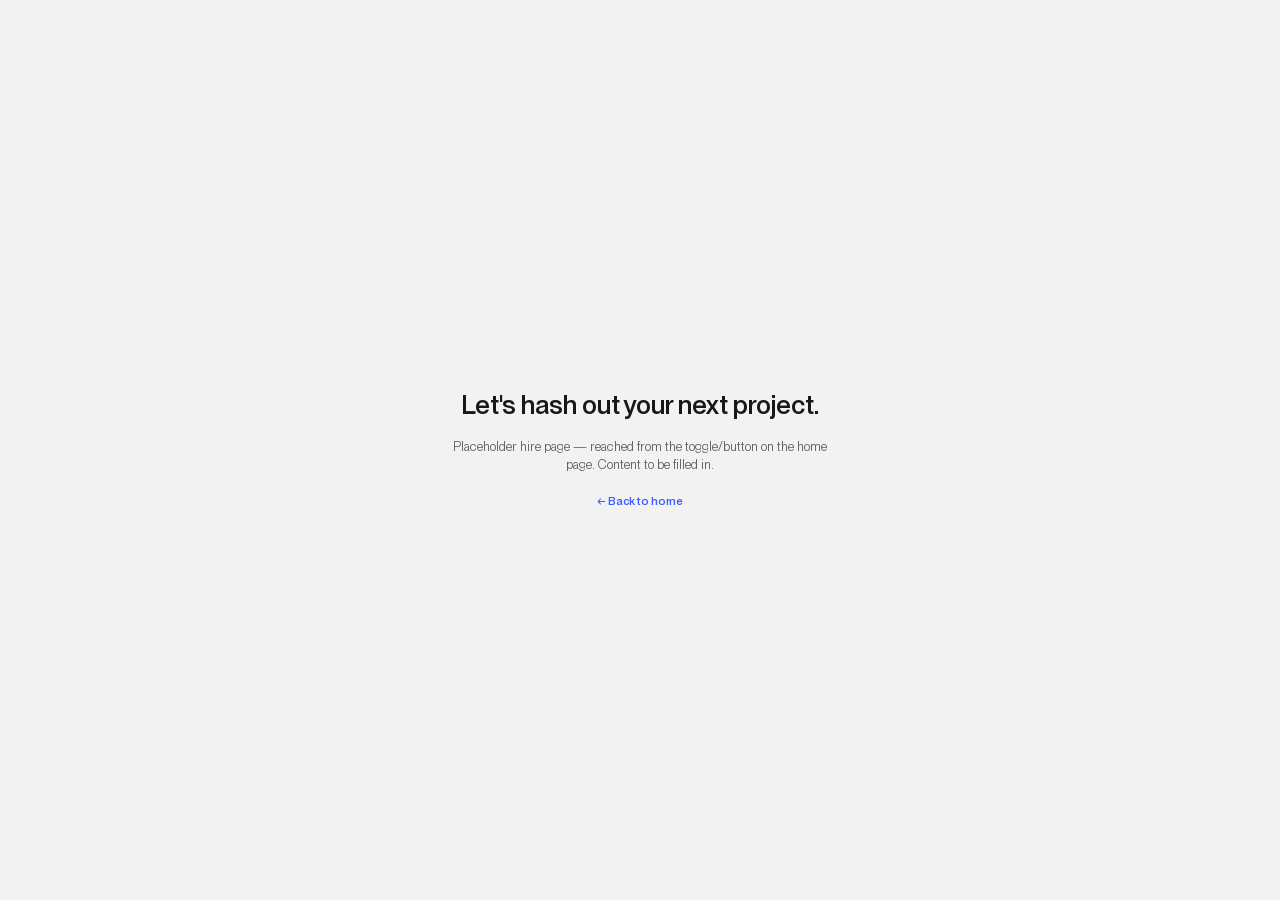
==== hire.html @ 8b7f3440 "Initial deploy of portfolio site" ====
<!doctype html>
<html lang="en">
<head>
	<meta charset="utf-8" />
	<meta name="viewport" content="width=device-width,initial-scale=1.0,viewport-fit=cover,maximum-scale=1" />
	<title>Hire us — Saket Raushan</title>
	<link rel="stylesheet" href="css/style.css" />
	<style>
		.hire-page{min-height:100svh;display:flex;flex-direction:column;align-items:center;justify-content:center;gap:2.4rem;padding:4rem 1.6rem;text-align:center}
		.hire-page h1{font-size:3.2rem;font-weight:600;line-height:1.15;color:rgba(0,0,0,.9);max-width:60rem}
		.hire-page p{font-size:1.6rem;line-height:1.4;color:rgba(0,0,0,.6);max-width:48rem}
		.hire-back{font-size:1.4rem;font-weight:600;color:#3a5bff}
	</style>
</head>
<body>
	<main class="hire-page">
		<h1>Let's hash out your next project.</h1>
		<p>Placeholder hire page — reached from the toggle/button on the home page. Content to be filled in.</p>
		<a class="hire-back" href="index.html">← Back to home</a>
	</main>
</body>
</html>
---- css/style.css ----
/* self-hosted — the reference's actual typeface (PP Neue Montreal), not
   a lookalike. Confirmed via computed font-family/@font-face on the
   live site and downloaded from its own font file. Variable weight
   100-900, matching the reference's own @font-face declaration. */
@font-face{
	font-family:'PPNeue';
	font-style:normal;
	font-weight:100 900;
	font-display:swap;
	src:url('../assets/fonts/ppneuemontreal-variable.woff2') format('woff2-variations');
}

/* ===== reset ===== */
*,*::before,*::after{box-sizing:border-box;margin:0;padding:0;border:0}
img,video{display:block;max-width:100%;height:auto}
a{color:inherit;text-decoration:none}
button{font:inherit;color:inherit;background:none;cursor:pointer;-webkit-appearance:none}
ul{list-style:none}

/* ===== fluid type system (same mechanism as reference: clamp root size to viewport) ===== */
:root{
	--viewport-desktop:1600;
	--factor-desktop:1vw;
	--viewport-mobile:800;
	--factor-mobile:2vw;
	--viewport:var(--viewport-mobile);
	--factor:var(--factor-mobile);
	--viewport-ratio:calc(1000 / var(--viewport) * var(--factor));
}
@media (min-width:800px){
	:root{--viewport:var(--viewport-desktop);--factor:var(--factor-desktop)}
}
html{font-size:56.25%} /* 9px */
@media (min-width:360px){html{font-size:var(--viewport-ratio)}}
@media (min-width:1600px){html{font-size:62.5%}} /* 10px */

@media (prefers-reduced-motion:reduce){
	*,*::before,*::after{animation-duration:.001ms!important;animation-iteration-count:1!important;transition-duration:.001ms!important;scroll-behavior:auto!important}
}

/* ===== tokens ===== */
:root{
	--ease: cubic-bezier(.19,1,.22,1);   /* signature easing used everywhere on the reference */
	--ease-soft: cubic-bezier(.215,.61,.355,1);
	--font-main: 'PPNeue', ui-sans-serif, system-ui, -apple-system, 'Segoe UI', sans-serif;

	--bg-dark: linear-gradient(#303436,#242728);
	--bg-light: #f2f2f2;

	--nav-width: 12rem;
}

/* the reference site's homepage is light throughout — no persistent dark hero */
body{
	--fg-default: rgba(0,0,0,.9);
	--fg-mute: rgba(0,0,0,.6);
	--fg-subtle: rgba(0,0,0,.25);
	--fg-faint: rgba(0,0,0,.05);
	--bg-current: var(--bg-light);
}

html,body{height:100%}
body{
	font-family:var(--font-main);
	/* 1.6rem, not 1.5 — confirmed against the reference's actual computed
	   body font-size (16px at this root scale, not 15px). Since every
	   other size on the page is expressed in rem relative to this base,
	   that one-notch error was cascading into every button/heading/label
	   being ~6% off throughout the whole site. */
	font-size:max(9px,1.6rem);
	line-height:1.5;
	color:var(--fg-default);
	background:var(--bg-current);
	-webkit-font-smoothing:antialiased;
	transition:background .6s var(--ease), color .3s linear;
	overflow-x:hidden;
}

/* ===== NAV ===== */
.nav{
	position:fixed;
	left:0;bottom:0;
	width:100%;
	z-index:50;
	display:flex;
	flex-direction:row;
	align-items:center;
	justify-content:space-between;
	padding:1.2rem 1.6rem;
	background:var(--bg-current);
	transition:background .6s var(--ease);
}
@media (min-width:800px){
	.nav{
		top:0;left:0;bottom:0;width:var(--nav-width);
		flex-direction:column;justify-content:space-between;
		padding:2.4rem 0;
		opacity:0;
		pointer-events:none;
		/* hard toggle, not a fade/slide-in — confirmed against the
		   reference's actual behavior */
	}
	/* hidden until the user actually scrolls — matches the reference,
	   which never shows the sidebar at scrollY=0 */
	body.has-scrolled .nav{
		opacity:1;
		pointer-events:auto;
	}
}

body[data-home="true"] .nav-items,
body[data-home="true"] .nav-foot{
	transition:opacity .2s var(--ease);
}

.nav-top{display:none}
@media (min-width:800px){
	.nav-top{display:flex;flex-direction:column;align-items:flex-start;gap:.2rem;padding:0 0 0 1.6rem}
}
.nav-top-name{font-size:1.2rem;font-weight:700;letter-spacing:.02em;color:var(--fg-default);white-space:nowrap}
.nav-top-tagline{font-size:1rem;font-style:italic;letter-spacing:.02em;color:var(--fg-mute);line-height:1.2}

.nav-items{display:flex;flex-direction:row;gap:.8rem}
@media (min-width:800px){
	.nav-items{flex-direction:column;align-items:center;gap:1.6rem}
}
/* icon box is a 44x44 square (matches reference), but the item itself
   is NOT forced into that same square — it auto-sizes taller to fit
   the label stacked below it (confirmed on the reference: 44 wide,
   57 tall for the whole icon+label item, not a fixed 44x44) */
.nav-item{
	display:flex;flex-direction:column;align-items:center;gap:.4rem;
	width:4.4rem;justify-content:center;
	color:var(--fg-default);
}
/* no hover background at all — confirmed on the reference: nothing
   changes (bg, icon fill, label opacity, all identical) when hovering
   these nav items, so the highlight this used to have was invented,
   not something to match */
.nav-icon{
	position:relative;
	width:4.4rem;height:4.4rem;display:flex;align-items:center;justify-content:center;
}
/* same scale+fade backdrop mechanism as .hire-btn-bg, white instead
   of the faint black used there — a deliberate addition, not
   something the reference itself has on these icons */
.nav-icon-bg{
	position:absolute;inset:0;
	border-radius:1.6rem;background:#fff;
	opacity:0;transform:scale(.8);
	transition:opacity .3s var(--ease),transform .3s var(--ease);
}
.nav-item:hover .nav-icon-bg{opacity:1;transform:scale(1)}
.nav-icon svg{position:relative;width:2.4rem;height:2.4rem} /* 24px, confirmed exactly against the reference's own svg */
/* 11px/600/line-height 1, letter-spacing .01em, NOT uppercase, full
   opacity — every value confirmed via computed styles on the
   reference's own nav labels (text-transform:uppercase and
   opacity:.85 were wrong guesses, reference shows "Home" etc in
   normal case at full opacity) */
.nav-label{
	font-size:1.1rem;font-weight:600;line-height:1;letter-spacing:.01em;
}
@media (max-width:799px){.nav-label{display:none}}

.nav-foot{display:flex;gap:1rem;font-size:1rem;font-weight:600;text-transform:uppercase;color:var(--fg-mute)}
@media (min-width:800px){
	.nav-foot{flex-direction:column;align-items:center;gap:.4rem}
}

/* ===== MAIN ===== */
/* full-bleed, no reserved gutter — the nav is an overlay on the
   reference, it never pushes content over, even once visible. The
   Projects panel is the one exception: when it's open it pushes
   .main over by its own width, matching the reference. */
.main{
	min-height:100%;
	width:100%;
	transition:margin-left .5s var(--ease);
}
@media (min-width:800px){
	/* explicit width:100% above matters here: .main would otherwise be
	   width:auto, and margin-left on an auto-width block SHRINKS the box
	   by 40rem instead of sliding it — anything inside centered with
	   margin:0 auto (the pitch-grid/formula text columns) then only
	   re-centers by HALF of that, drifting out of alignment with
	   #reelCard below, which gets the full shift via its own transform.
	   With width pinned to 100%, margin-left instead pushes the whole
	   box right by the full 40rem (overflowing off the right edge,
	   harmlessly clipped by body's overflow-x:hidden), so every child —
	   centered or not — shifts by the exact same amount. (transform
	   would do this more cleanly, but #reelCard is a *descendant* of
	   .main and position:fixed, so a transform on .main would turn it
	   into #reelCard's containing block and break its JS-driven
	   viewport-relative left/top entirely — margin-left avoids that.) */
	body.projects-panel-open .main{margin-left:24rem}
	/* .reel-fixed is position:fixed with its left/top/width/height
	   driven straight from JS every frame (see updateReelProgress), so
	   .main's margin-left has zero effect on it — it needs its own
	   transform to shift over in step with everything else, which
	   layers on top of those JS-set offsets without fighting them.
	   transform is added to its existing transition list (not
	   replacing it) so the reel's own growth animation keeps its fast
	   linear easing. */
	body.projects-panel-open .reel-fixed{transform:translateX(24rem)}
}

/* ===== WORK / MASONRY ===== */
/* .work-pin reserves exactly the scroll distance the reel's grow
   needs (progress 0->1, i.e. vh*1.05 of real scroll) plus one more vh
   so .work only starts actually scrolling away once growth is fully
   done — matches completionY in updateReelProgress: (1.05 + 1)vh.
   No fade-out buffer any more — the reel docks into the page instead
   of fading, see the docking comment in main.js. */
.work-pin{height:205vh;height:205svh}

.work{
	position:sticky;
	top:0;
	/* transparent on purpose, not var(--bg-light) — body sits directly
	   behind it at the exact same color, so this is visually identical
	   during the intro, but it removes any chance of .work's own box
	   ever painting an opaque block over .pitch-grid/.team/.hire-cta
	   if it still physically overlaps them after being released from
	   sticky (the actual root cause of the "solid color over the grid"
	   bug — z-index ordering alone doesn't help once two elements are
	   genuinely tied and opaque). */
	background:transparent;
	color:rgba(0,0,0,.9);
	border-radius:1.6rem 1.6rem 0 0;
	/* same padding top and bottom — the last item in each column (col1's
	   4th image, col4's scroll-hint) should sit flush against it,
	   mirroring the top exactly */
	padding:1.6rem 0;
	/* clips both axes: the side columns already push far past the left/
	   right edges by design, and now the scroll-hint also needs a clean
	   bottom edge to disappear behind once it's pushed down */
	overflow:hidden;
	/* #reelCard used to live inside .work and briefly got its z-index:5
	   bumped up to .work's own level to escape .work's sticky-induced
	   stacking context — but that dragged .work's opaque background
	   along too, hiding .pitch-grid's text instead of the video. Fixed
	   properly now by moving #reelCard out of .work in the markup, so
	   this can go back to a plain z-index:1 tie with the sections after
	   it (which is fine — by the time they're visible, .work's own
	   content here has already faded to nothing anyway). */
	z-index:1;
	/* sticky needs an explicit height (not min-height) to know how
	   much of .work-pin's extra scroll room it's allowed to occupy
	   while pinned — the per-column fit in main.js (fitColumnsToViewport)
	   is what actually guarantees every column's cards land flush
	   against this box's own top/bottom padding, so there's no
	   mismatch between this and the real content height. */
	height:100vh;
	height:100svh;
}
/* 7 explicit columns (confirmed from the live reference's DOM: a CSS
   Grid of fixed column tracks, each holding a manually-ordered vertical
   stack — not CSS multicol auto-balancing). Column width is uniform;
   only each card's own image aspect ratio drives its height.
   Measured directly on the reference at 1700px viewport: 255px columns,
   16px gaps -> 7 cols + 6 gaps = 1881px, ~90px wider than the viewport
   on each side -> genuinely edge-cropped by design, not padded. */
:root{--reel-progress:0}
.masonry{
	display:grid;
	grid-template-columns:repeat(3,1fr);
	gap:1rem;
	width:calc(100% + 14rem);
	margin-left:-7rem;
	justify-content:center;
	/* gap itself stays fixed at the base value always — the spreading
	   motion instead comes from a translateX on the side .gcol columns
	   (driven from JS, in sync with the reel's own growth) so the
	   padding next to the reel never changes, only columns further out
	   visibly drift apart. Opacity is NOT set here either: a parent's
	   opacity caps every descendant's rendered opacity regardless of
	   what the descendant's own opacity is set to, so that's applied
	   per-card instead, below. */
}
@media (min-width:800px){
	.masonry{gap:1.6rem;grid-template-columns:repeat(7,1fr)}
}

.gcol{display:flex;flex-direction:column;gap:inherit}

.card{
	border-radius:1.2rem;
	overflow:hidden;
	cursor:pointer;
	transition:filter .5s var(--ease), box-shadow .3s var(--ease);
}

/* every real card fades out as the reel grows (CDP-confirmed against
   the reference: grid opacity 1->0) — applied per-card rather than on
   .masonry itself, see the note on .masonry above. .reel-spacer is
   excluded: it's already invisible and just reserves layout space for
   the one real video (#reelCard, a sibling of .masonry, unaffected by
   any of this since it's not a descendant). */
.masonry .card:not(.reel-spacer){
	opacity:calc(1 - var(--reel-progress, 0));
	transition:opacity .1s linear;
}

.reel-spacer{visibility:hidden}
.reel-spacer .card-media{aspect-ratio:var(--ar, .75)}

.card-media{position:relative;width:100%;height:100%}
.card:hover .card-media .ph,
.card:hover .card-media video{transform:scale(1.035)}
.ph,.card-media video{transition:transform .6s var(--ease)}
.card-media video{
	display:block;width:100%;height:100%;
	object-fit:cover;
	aspect-ratio:var(--ar, 3/4);
}

.ph{
	display:block;width:100%;height:100%;
	object-fit:cover;
	aspect-ratio:var(--ar, 3/4);
}

/* hover-cycle card (mirrors the reference's card that cross-fades through extra frames) */
[data-cycle] .card-media{aspect-ratio:var(--ar, 3/4);position:relative}
[data-cycle] .frame{
	position:absolute;inset:0;opacity:0;width:100%;height:100%;object-fit:cover;
	transition:opacity .6s var(--ease);
}
[data-cycle] .frame.is-active{opacity:1}

/* reel: ONE real video. left/top/width/height are driven live from JS
   (updateReelProgress, FLIP-style) starting from the exact rect of
   .reel-spacer (so at rest it sits precisely inside the grid, looking
   like a normal column-4 card) and growing/moving to a large centered
   overlay as the user scrolls — in sync with the grid's own
   column-gap growth. Visible throughout (no crossfade-in): it only
   fades on the way OUT, once fully grown, right before the pitch
   section would otherwise show through underneath it. */
.reel-fixed{
	position:fixed;
	z-index:5;
	/* interactive (hover shadow, cursor) at every stage, not just once
	   fully grown — opening the fullscreen video on click is still
	   separately guarded by .is-ready in main.js, so this is safe */
	pointer-events:auto;
	cursor:pointer;
	opacity:1;
	transition:width .1s linear, height .1s linear, left .1s linear, top .1s linear, transform .5s var(--ease);
}
.reel-fixed .card-media{
	width:100%;height:100%;
	border-radius:1.2rem;overflow:hidden;background:#000;
	box-shadow:0 0 0 rgba(0,0,0,0); /* none by default */
	transition:box-shadow .3s var(--ease);
}
/* plain :hover, not gated on .is-ready — applies whenever hovered,
   at rest, mid-growth, or docked */
.reel-fixed:hover .card-media{
	box-shadow:0 2rem 6rem rgba(0,0,0,.25);
}
.reel-fixed .card-media video{width:100%;height:100%;object-fit:cover}

/* hidden (hard toggle, not a fade) until the crossfade finishes.
   pointer-events:none here (the heading is plain text, not clickable —
   .reel-fixed's own click-to-open handler would otherwise fire when
   clicking the text too) with the button opted back in below, since
   it needs its own click. */
.reel-expanded-content{
	position:absolute;bottom:100%;left:0;right:0;
	text-align:center;margin-bottom:1.6rem;
	opacity:0;
	pointer-events:none;
}
.reel-fixed.is-ready .reel-expanded-content{opacity:1}
/* 32px / weight 600 / line-height 1.15 — confirmed via computed styles
   on the reference's own matching heading ("Deux Huit Huit. A
   super-digital design studio. Ready when you are."), was 26px/500/1.3 */
/* no independent max-width — .reel-expanded-content (its parent)
   already spans left:0/right:0 of .reel-fixed, which is sized by JS
   to the exact same width as the grown video card below it, so this
   just uses 100% of that instead of a separate, narrower cap */
.reel-expanded-content h2{
	font-size:3.2rem;font-weight:600;line-height:1.15;
	width:100%;margin:0 0 2rem;
	color:rgba(0,0,0,.9);
}

/* skip-intro hint — colors confirmed against the live reference
   (rgba(0,122,255,.2) background, rgba(0,0,0,.9) icon). It stays at
   full opacity the whole time on the reference — it doesn't fade, it
   just gets pushed down (translateY, driven from JS) until it's
   clipped out of view by .work's own box (overflow:hidden). */
.scroll-hint{
	display:flex;align-items:center;justify-content:center;
	width:100%;height:5.2rem;border-radius:999px; /* 52px, confirmed — was 48px */
	background:rgba(0,122,255,.2);color:rgba(0,0,0,.9);
	flex-shrink:0;
	transition:transform .1s linear;
}
.scroll-hint svg{animation:hint-bounce .7s infinite alternate var(--ease)}
@keyframes hint-bounce{from{transform:translateY(-.2rem)}to{transform:translateY(.2rem)}}

/* empty — width/height/margin-top set from JS (updateReelProgress) to
   match the reel's grown target box exactly, pulled up by a negative
   margin-top so its page position lines up with wherever the docked
   #reelCard freezes to (see the docking comment in main.js). The
   reel itself (position:fixed, z-index:5) renders on top of this the
   whole time — this div never shows anything, it only reserves the
   matching document space so everything after it lands in the right
   place, with nothing overlapping. */
.reel-landing{width:min(72vw,900px);margin:0 auto}

/* two-column pitch copy, directly below the docked video card.
   max-width 48rem (480px) and gap 2.4rem (24px) confirmed via computed
   styles directly on the reference's own "Allies to local..." grid —
   same values the formula section already uses below, not the much
   wider 90rem/4rem this used to have. */
/* width:min(48rem, 100% - 3.2rem), not max-width+horizontal padding —
   border-box padding was shrinking the actual content to 44.8rem
   (448px), short of the reference's true 480px (its own grid has zero
   padding of its own). This hits exactly 48rem once the viewport is
   wide enough, same as reference, while still keeping a safe margin
   on narrow screens instead of running edge to edge. */
.pitch-grid{
	background:var(--bg-light);
	display:grid;gap:2.4rem;
	width:min(48rem, 100% - 3.2rem);margin:0 auto;
	padding:4rem 0;
	position:relative;z-index:1;
}
@media (min-width:800px){.pitch-grid{grid-template-columns:1fr 1fr}}
/* works as a plain <p> (single paragraph) or a <div> wrapping several —
   font-size/line-height/color are inherited by nested <p> either way,
   and the flex+gap only matters when there's more than one */
/* weight 500, line-height 1.15, color .6 — confirmed via computed
   styles on the reference (same values the formula section below
   uses, not the heavier/looser defaults this used to have) */
.pitch-col{
	font-size:1.6rem;font-weight:500;line-height:1.15;color:rgba(0,0,0,.6);
	display:flex;flex-direction:column;gap:1.6rem;
}

/* ===== TEAM RING + HIRE TOGGLE ===== */
.team{padding:6rem 1.6rem 2rem;text-align:center;background:var(--bg-light);position:relative;z-index:1}
.team-heading{
	font-size:3.2rem;font-weight:600;line-height:1.15;
	color:rgba(0,0,0,.9);
	white-space:pre-line;
}
.team-ring{
	position:relative;
	width:min(56rem,92vw);
	aspect-ratio:1/1;
	margin:4rem auto 0;
	display:grid;
}
.team-ring>*{grid-area:1/1}
.team-glow{
	width:70%;height:44%;
	margin:auto;
	filter:blur(4rem);
	transform:rotate(-45deg);
	opacity:.85;
}
.team-ring-img{width:100%;height:100%;object-fit:contain}
.team-center{
	z-index:2;
	display:flex;flex-direction:column;align-items:center;gap:1.6rem;
	width:62%;max-width:30rem;margin:auto;
}
.team-label{
	font-size:1.6rem;font-weight:600;line-height:1.15;
	color:rgba(0,0,0,.6);
	max-width:20rem;
}
.team-toggle{
	position:relative;
	display:block;width:100%;height:5.2rem;
	border-radius:999px;overflow:hidden;
	background:url(../assets/images/team-glow.png) center/cover;
	transition:width .6s var(--ease), transform .3s var(--ease);
}
.team-toggle:hover{width:75%;transform:scale(1.1)}
.team-toggle-knob{
	position:absolute;top:.4rem;left:.4rem;
	height:calc(100% - .8rem);aspect-ratio:1;
	border-radius:50%;background:#fff;
	box-shadow:0 .2rem .6rem rgba(0,0,0,.15);
	transition:box-shadow .3s var(--ease);
}
.team-toggle:hover .team-toggle-knob{box-shadow:0 .4rem 1.2rem rgba(0,0,0,.25)}

.hire-cta{display:flex;justify-content:center;padding:2rem 1.6rem;background:var(--bg-light);position:relative;z-index:1}
/* real "Hire us" button — every value here confirmed via computed
   styles directly on the reference, not guessed: .hire-btn is 28px
   tall, 8px radius, #007AFF bg, white 16px/500 text. .hire-btn-bg is
   a SEPARATE layer sitting behind it (within the .8rem padded hit
   area), invisible at rest (opacity 0, scaled to 80%) that scales up
   to 100% and fades in only on hover — a subtle halo effect, not a
   color change on the button itself. */
.hire-btn-wrap{
	position:relative;display:inline-flex;
	padding:.8rem;
	pointer-events:auto; /* needed when nested in .reel-expanded-content, which is pointer-events:none */
	cursor:pointer;
}
.hire-btn-bg{
	position:absolute;inset:0;
	border-radius:1.6rem;background:rgba(0,0,0,.05);
	opacity:0;transform:scale(.8);
	transition:opacity .3s var(--ease),transform .3s var(--ease);
}
.hire-btn-wrap:hover .hire-btn-bg{opacity:1;transform:scale(1)}
.hire-btn{
	position:relative;
	display:flex;align-items:center;justify-content:center;gap:.2rem;
	height:2.8rem;padding:0 1rem;border-radius:.8rem;
	background:#007AFF;color:#fff;
	font-size:1.6rem;font-weight:500;line-height:1;
	white-space:nowrap;
}
.hire-btn svg{width:2rem;height:2rem;flex-shrink:0}

/* ===== "simple and effective formula" ===== */
/* left-aligned on the reference, not centered — confirmed via computed
   styles (text-align:start throughout this whole block) */
/* same width:min() fix as .pitch-grid above — was shrinking to 448px
   via border-box padding instead of the reference's true 480px */
.formula{
	width:min(48rem, 100% - 3.2rem);margin:0 auto;
	padding:6rem 0;text-align:left;
	background:var(--bg-light);position:relative;z-index:1;
}
.formula-label{font-size:1.6rem;font-weight:600;line-height:1.15;color:rgba(0,0,0,.9)}
.formula-heading{
	font-size:3.2rem;font-weight:600;line-height:1.15;
	color:rgba(0,0,0,.9);
	white-space:pre-line;
	padding-top:.8rem;
}
.formula-grid{
	display:grid;gap:2.4rem;
	padding-top:1.2rem;
}
@media (min-width:600px){.formula-grid{grid-template-columns:1fr 1fr}}
/* tighter and smaller than .pitch-col elsewhere (1.15 line-height vs
   1.4, weight 500 vs 400, .6 opacity vs .75) — confirmed via computed
   styles, this section reads noticeably denser than the others */
.formula-col{
	display:flex;flex-direction:column;gap:1.2rem;
	font-size:1.6rem;font-weight:500;line-height:1.15;
	color:rgba(0,0,0,.6);
}

/* ===== "Check out our latest projects" ===== */
/* every value here (484px header, 48px height, #007AFF, 724px grid,
   4x181px columns, 16px/8px radii, 36px logo, 12px text) confirmed via
   computed-style inspection directly on the reference */
.projects{padding:4rem 1.6rem;background:var(--bg-light);position:relative;z-index:1}
.projects-header{
	max-width:48.4rem;height:4.8rem;margin:0 auto;
	display:flex;align-items:center;justify-content:space-between;
	border-top:1px solid var(--fg-faint);
}
.projects-header h2{font-size:1.6rem;font-weight:600;color:rgba(0,0,0,.9)}
.projects-all{
	display:flex;align-items:center;gap:.4rem;
	font-size:1.6rem;font-weight:600;color:#007AFF;
}
.projects-all svg{width:1.6rem;height:1.6rem}
.projects-grid{
	max-width:72.4rem;margin:2.4rem auto 0;
	display:grid;grid-template-columns:repeat(3,1fr);gap:.8rem;
}
@media (min-width:800px){.projects-grid{grid-template-columns:repeat(4,1fr);gap:0}}
.project-card{display:block;position:relative}
.project-img{position:relative;aspect-ratio:1/1}
@media (min-width:800px){.project-img{margin:0 .8rem}}
.project-img img{width:100%;height:100%;object-fit:cover;border-radius:1.6rem;position:relative}
.project-meta{display:flex;align-items:center;gap:.8rem;padding-top:1.2rem}
@media (min-width:800px){.project-meta{padding:1.2rem .8rem 0}}
.project-logo{width:3.6rem;height:3.6rem;border-radius:.8rem;object-fit:cover;flex-shrink:0}
.project-text{overflow:hidden}
.project-title,.project-cat{font-size:1.2rem;font-weight:500;line-height:1.15;white-space:nowrap;overflow:hidden;text-overflow:ellipsis}
.project-cat{color:rgba(0,0,0,.6)}

/* ===== service cards ===== */
/* 225x281 card, bg rgb(255,248,81), h4 26px/600, category label
   16px/600 below the card (not inside it) — all confirmed via
   computed-style inspection on the reference's own cards. Reference
   scrolls these horizontally rather than wrapping to a grid. */
.services{padding:4rem 0;background:var(--bg-light);position:relative;z-index:1}
.services-divider{max-width:48.4rem;height:4.8rem;margin:0 auto;border-top:1px solid rgba(0,0,0,.05)}
/* true 3x3 grid on the reference, confirmed by measuring all 9 card
   positions directly (3 distinct x values x 3 distinct y values) —
   not a horizontal scroll row, which is what this used to be */
.services-row{
	display:grid;grid-template-columns:repeat(3,22.5rem);gap:1.6rem;
	width:fit-content;margin:0 auto;
	padding:0 1.6rem;
}
@media (max-width:800px){
	.services-row{grid-template-columns:1fr;width:100%}
}
.service-card{width:100%;position:relative}
/* 4:5 aspect-ratio (not a guess — 225.3x281.7 measured directly,
   which is exactly 4:5). Title pinned to the top, category+arrow
   pinned to the bottom via justify-space-between on the inner
   wrapper — both confirmed from the reference's actual card markup,
   not the single bottom-aligned caption this used to be. */
.service-img{
	position:relative;
	width:100%;aspect-ratio:4/5;
	border-radius:.8rem;overflow:hidden;
	background-color:rgb(255,248,81);
	background-size:cover;background-position:center;
}
.service-card-inner{
	position:absolute;inset:0;
	display:flex;flex-direction:column;justify-content:space-between;gap:.8rem;
	padding:1.6rem 1.2rem;
}
.service-card-inner h4{
	font-size:1.8rem;font-weight:600;line-height:1.15;
	color:rgb(13,13,13);
}
@media (min-width:800px){.service-card-inner h4{font-size:2.6rem}}
.service-card-foot{display:flex;align-items:flex-end;justify-content:space-between;gap:.8rem}
.service-card-foot h3{font-size:1.4rem;font-weight:600;line-height:1.15;color:rgb(13,13,13)}
@media (min-width:800px){.service-card-foot h3{font-size:1.6rem}}
.service-card-foot svg{width:1.6rem;height:1.6rem;flex-shrink:0;color:rgb(13,13,13)}

/* ===== "What's it like working with us?" video ===== */
/* 484px wide, 9:16, 12px radius, object-fit:cover — confirmed via
   computed styles on the reference's own video (484x860.4, exactly 9:16) */
.working-video-section{
	width:min(48.4rem, 100% - 3.2rem);margin:3.2rem auto 0;
	background:var(--bg-light);position:relative;z-index:1;
}
/* scale(1.02) + soft layered shadow on hover — confirmed directly on
   the reference's own video (was missing entirely) */
.working-video{
	width:100%;aspect-ratio:9/16;
	border-radius:1.2rem;object-fit:cover;
	transition:transform .3s cubic-bezier(.4,0,.2,1), box-shadow .3s cubic-bezier(.4,0,.2,1);
}
.working-video:hover{
	transform:scale(1.02);
	box-shadow:0 1px 2px rgba(0,0,0,.06), 0 3.6px 3.6px rgba(0,0,0,.02), 0 6.4px 6.4px rgba(0,0,0,.04), 0 11px 11px rgba(0,0,0,.07), 0 20px 20px rgba(0,0,0,.13), 0 40px 40px rgba(0,0,0,.25);
}

/* ===== "Deux Huit Huit in a nutshell" footer ===== */
/* same 480px prose width as every other section; row divider is
   rgba(0,0,0,.25) (not the faint .05 used elsewhere) with the first
   row skipping its border — both confirmed via computed styles */
.nutshell{
	width:min(48rem, 100% - 3.2rem);margin:6.4rem auto 4rem;
	background:var(--bg-light);position:relative;z-index:1;
}
.nutshell-rows{padding-top:2rem}
.nutshell-row{
	display:grid;grid-template-columns:1fr 1fr;gap:2.4rem;
	align-items:start;padding:1.2rem 0;
	border-top:1px solid rgba(0,0,0,.25);
	line-height:1.15;
}
.nutshell-row:first-child{border-top:0}
.nutshell-row h3{
	display:flex;align-items:center;gap:.4rem;
	font-size:1.6rem;font-weight:500;color:rgba(0,0,0,.6);
}
.nutshell-row h3 svg{width:1.2rem;height:1.3rem;flex-shrink:0;opacity:.3}
.nutshell-row>div,.nutshell-row>ul{font-size:1.6rem;font-weight:600;color:rgba(0,0,0,.9)}

/* "Online presence" (real links + arrow icon) and "Leadership"
   (avatar + name/title) sub-lists — confirmed on the reference: each
   item gets its own 12px vertical padding and divider, nested inside
   the outer nutshell-row, not plain <br>-separated text */
.nutshell-list li{border-top:1px solid rgba(0,0,0,.25)}
.nutshell-list li:first-child{border-top:0}
.nutshell-list a{
	display:flex;align-items:center;justify-content:space-between;
	padding:1.2rem 0;line-height:1.15;
	transition:color .2s var(--ease);
}
.nutshell-list a:hover{color:rgba(0,0,0,.6)}
.nutshell-list a svg{width:1.6rem;height:1.7rem;flex-shrink:0;opacity:.3}
.nutshell-person{display:flex;align-items:center;gap:.8rem;padding:.8rem 0;font-size:1.2rem;font-weight:500;color:rgba(0,0,0,.6)}
.nutshell-person img{width:2.8rem;height:2.8rem;border-radius:999px;object-fit:cover;flex-shrink:0}

/* ===== reel video modal ===== */
/* every value here confirmed by clicking the real button on the
   reference and inspecting the dialog: blurred-video backdrop, 80vh
   video with native controls + 8px radius, 52px close circle at
   15% white opacity that scales 110% on hover, top-right 24px inset */
.reel-dialog{position:fixed;inset:0;z-index:100;display:grid}
.reel-dialog[hidden]{display:none}
.reel-dialog-overlay{position:relative;grid-area:1/1;width:100%;height:100%;background:#000;overflow:hidden}
.reel-dialog-bg{width:100%;height:100%;object-fit:cover;filter:blur(10rem);transform:scale(1.2)}
.reel-dialog-inner{position:relative;grid-area:1/1;display:grid;place-items:center;padding:2.4rem}
.reel-dialog-close{
	position:absolute;top:2.4rem;right:2.4rem;
	width:5.2rem;height:5.2rem;border-radius:999px;
	display:flex;align-items:center;justify-content:center;
	color:#fff;
}
.reel-dialog-close-bg{position:absolute;inset:0;border-radius:999px;background:rgba(255,255,255,.15);transition:transform .2s var(--ease)}
.reel-dialog-close:hover .reel-dialog-close-bg{transform:scale(1.1)}
.reel-dialog-close svg{position:relative;width:2rem;height:2rem}
.reel-dialog-video{height:80vh;width:auto;max-width:100%;border-radius:.8rem}

/* same scale+fade grey backdrop as .hire-btn-bg / .nav-icon-bg,
   applied to the project cards and service cards via ::before so no
   extra markup is needed — a deliberate addition, not something the
   reference itself has on these specific cards. For project cards
   the glow hugs only the image (not the logo/title row below it),
   with equal inset on all four sides. */
.project-img::before,.service-card::before,.projects-panel-card-img::before{
	content:'';
	position:absolute;inset:-.8rem;
	border-radius:1.6rem;background:#E6E6E6;
	opacity:0;transform:scale(.8);
	transition:opacity .3s var(--ease),transform .3s var(--ease);
	z-index:-1;pointer-events:none;
}
.project-img:hover::before,.service-card:hover::before,.projects-panel-card-img:hover::before{opacity:1;transform:scale(1)}


/* ===== PROJECTS PANEL ===== */
/* slide-out panel docked next to the icon sidebar, confirmed against
   the reference by clicking its real "Projects" nav button: a 400px
   translucent white card (fixed, 8px inset top/bottom, 16px radius)
   sitting at left:nav-width, with a sticky tabs pill row and a 2-col
   project grid, and .main pushed over by the panel's own width
   rather than being overlaid/dimmed */
.projects-panel{
	position:fixed;top:0;bottom:0;left:var(--nav-width);
	width:40rem;max-width:calc(100vw - var(--nav-width));
	z-index:40;
	opacity:0;pointer-events:none;
	/* no transform here (dropped the translateX slide-in) — a
	   transform transition on this element, which contains a
	   backdrop-filter child (.projects-panel-bg) and cards with their
	   own z-index:-1 hover pseudo-elements several levels down, is a
	   known troublesome combination for Chrome's/WebKit's compositor:
	   the descendant hover transitions can get stuck un-painted until
	   some other layout-triggering mutation forces a fresh paint pass
	   — which only a tab switch happened to do, hence hover glow never
	   showing on the default tab until the user switched tabs once.
	   Opacity-only avoids the transform side of that combination. */
	transition:opacity .4s var(--ease);
}
.projects-panel.is-open{opacity:1;pointer-events:auto}
/* below the desktop breakpoint the icon nav is a bottom bar, not a
   left column, so the panel takes the full screen and slides up
   instead of sliding in from the left — same mechanism, different axis */
@media (max-width:799px){
	.projects-panel{
		left:0;top:0;bottom:0;width:100%;max-width:100%;
		transform:translateY(2.4rem);
	}
	.projects-panel.is-open{transform:translateY(0)}
	.projects-panel-bg{inset:0;border-radius:0}
	.projects-panel-close{display:flex}
}

.projects-panel-bg{
	position:absolute;inset:.8rem;
	border-radius:1.6rem;
	/* .97, not .85 — at .85 the blurred, shifting content behind the
	   panel (whatever .main scrolled to) bleeds through as a noisy,
	   unpredictable tint, which is what was swallowing the project
	   cards' #E6E6E6 hover glow (identical CSS to the homepage, but
	   unreadable against that noise). Near-opaque gives the glow a
	   flat, predictable surface to sit on instead. */
	background:rgba(255,255,255,.97);
	backdrop-filter:blur(2rem);
	-webkit-backdrop-filter:blur(2rem);
}
/* inset:.8rem + border-radius matches .projects-panel-bg exactly (the
   visible rounded white card) — without this, scrolling spills content
   past the card's actual rounded edges, since this is the real
   scrollable box and .projects-panel-bg is purely decorative/behind it */
.projects-panel-inner{
	position:absolute;inset:.8rem;
	border-radius:1.6rem;
	padding:2rem 2rem 0;
	overflow-y:auto;
	overflow-x:hidden;
	scrollbar-width:none;
}
.projects-panel-inner::-webkit-scrollbar{display:none}

/* "Projects"/"All" and the Branding/Design/Development tabs stick
   together as one unit — previously only .projects-panel-tabs had its
   own position:sticky, so on scroll the head (not sticky) scrolled
   away while the tabs snapped to the top alone, leaving the tabs
   sitting above where the head used to be instead of staying docked
   beneath it. A shared background is needed here too, since the cards
   scrolling underneath would otherwise show through this transparent
   sticky area once it's pinned to the top. */
.projects-panel-sticky{
	position:sticky;top:0;z-index:2;
	background:rgba(255,255,255,.97);
	padding-top:2rem;margin-top:-2rem;
}
.projects-panel-head{
	display:grid;grid-template-columns:1fr auto 1fr;align-items:center;
	gap:.8rem;
	padding-bottom:1.2rem;
}
/* explicit grid-column on every child, not just source order — the
   close button is display:none on desktop, and a display:none item
   drops out of grid auto-placement entirely, which was shifting h2
   and .projects-panel-all into columns 1/2 instead of 2/3 (collapsing
   the "All" link right up against "Projects" instead of the far
   right) whenever the close button wasn't there to occupy column 1.
   Outer tracks are both 1fr (not auto) so they stay equal width
   regardless of the close button's/"All" link's own content width —
   that's what actually centers "Projects" between the panel's two
   true edges, rather than just centering within whatever's left over
   after an "All"-width-sized gap on one side only. */
.projects-panel-close{grid-column:1;justify-self:start}
.projects-panel-head h2{grid-column:2;text-align:center}
.projects-panel-all{grid-column:3;justify-self:end}
.projects-panel-close{
	display:none;align-items:center;justify-content:center;
	width:3.2rem;height:3.2rem;border-radius:999px;
	background:var(--fg-faint);color:var(--fg-default);
}
.projects-panel-close svg{width:1.6rem;height:1.6rem}
.projects-panel-head h2{font-size:1.6rem;font-weight:500;color:var(--fg-default)}
.projects-panel-all{
	display:flex;align-items:center;gap:.8rem;
	font-size:1.4rem;font-weight:500;color:var(--fg-default);
}
.projects-panel-all svg{width:1.6rem;height:1.6rem}

.projects-panel-tabs{
	display:flex;gap:0;
	background:var(--fg-faint);
	border-radius:.9rem;padding:.2rem;
	margin-bottom:1.6rem;
}
.projects-panel-tab{
	flex:1;height:2.4rem;border-radius:.7rem;
	font-size:1.2rem;font-weight:500;letter-spacing:.02em;
	color:var(--fg-default);
	transition:background .2s var(--ease);
}
.projects-panel-tab.is-active{background:rgba(255,255,255,.95)}

.projects-panel-grid{
	display:grid;grid-template-columns:1fr 1fr;
	gap:1.6rem 0;
	padding-bottom:2rem;
	/* no permanent transition here on purpose — main.js applies one only
	   for the duration of a tab switch (switchProjectsTab), so there's
	   zero chance of it competing with anything during the panel's own
	   opening animation */
}
/* min-width:0 overrides the grid item's default min-width:auto — without
   it, a 1fr track grows to fit its content's intrinsic min-content size
   (here, the <img>'s own natural width) instead of the fair 180px share,
   which is exactly what started happening once real downloaded photos
   (wider than the old placeholder images) replaced the original 4 cards,
   blowing both columns out to ~233px and overflowing the panel */
.projects-panel-card{display:block;min-width:0}
.projects-panel-card[hidden]{display:none}
.projects-panel-card-img{position:relative;aspect-ratio:1/1;padding:.8rem}
.projects-panel-card-img img{width:100%;height:100%;object-fit:cover;border-radius:1.6rem;position:relative}
/* hover glow color/radius/timing are shared with .project-img's rule
   above, but inset is overridden to 0 here specifically: unlike
   .project-img (no padding, image fills the wrapper edge-to-edge),
   .projects-panel-card-img has its own padding:.8rem (needed for the
   2-column grid's gutter, since the grid's own column-gap is 0 and
   relies on this per-card padding instead). That padding already
   insets the image 8px from the wrapper. Keeping the glow's -.8rem on
   top of that was DOUBLING the visible gap (8px padding + 8px glow
   inset = 16px) versus the homepage's single 8px — inset:0 puts the
   glow flush with the wrapper's own edge, so the total gap matches
   the homepage's 8px exactly. */
.projects-panel-card-img::before{inset:0}
.projects-panel-card-meta{display:flex;align-items:center;gap:.8rem;padding:.8rem .8rem 0}
.projects-panel-card-meta img{width:3.2rem;height:3.2rem;border-radius:.8rem;object-fit:cover;flex-shrink:0}
.projects-panel-card-text{overflow:hidden;font-size:1.2rem;line-height:1.15}
.projects-panel-card-title{white-space:nowrap;overflow:hidden;text-overflow:ellipsis}
.projects-panel-card-cat{color:var(--fg-mute);white-space:nowrap;overflow:hidden;text-overflow:ellipsis}
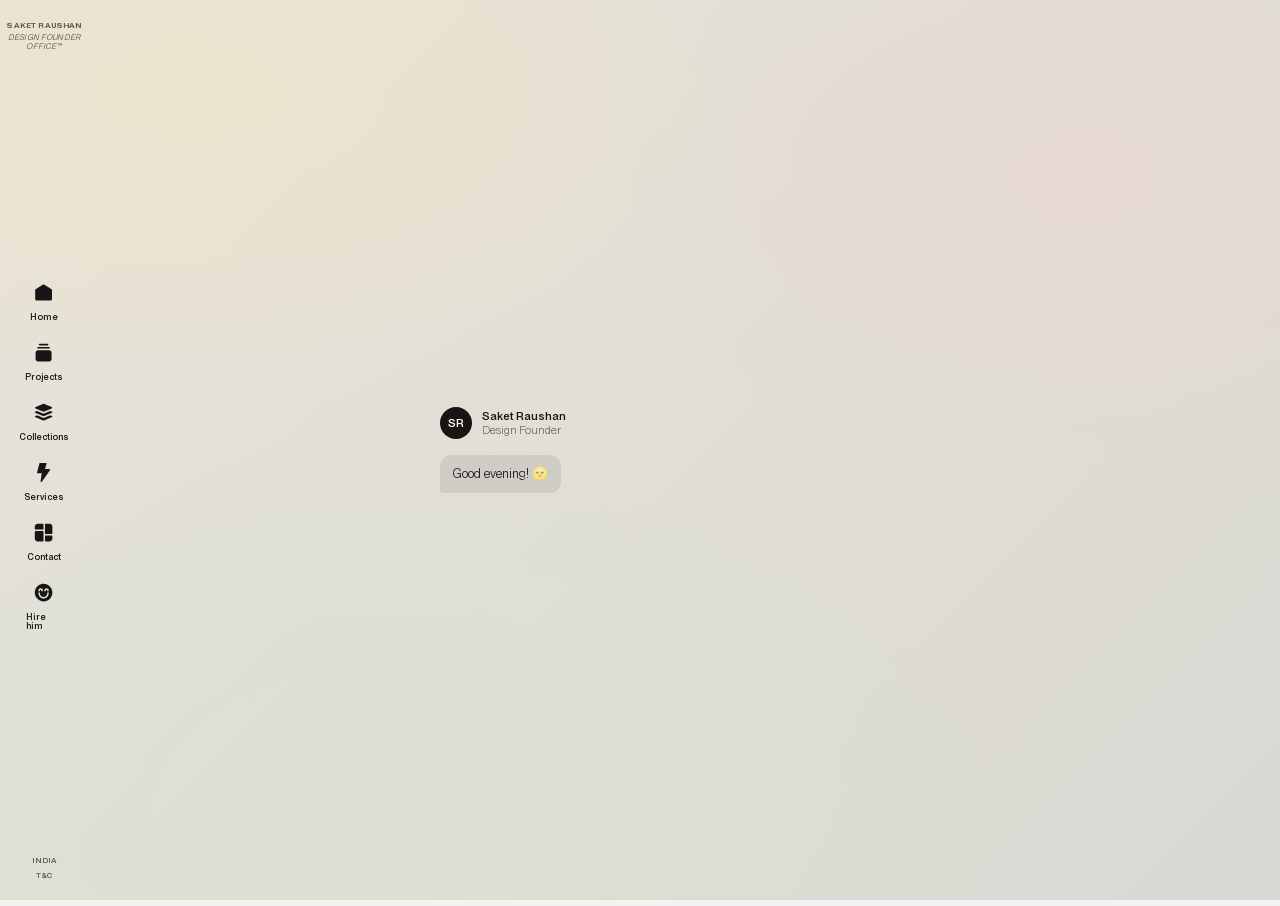
==== commit c02d8147: "Add contact page, hire page, and Chialove case study; panel/gallery polish - New contact.html: bento" ====
--- a/hire.html
+++ b/hire.html
@@ -3,20 +3,152 @@
 <head>
 	<meta charset="utf-8" />
 	<meta name="viewport" content="width=device-width,initial-scale=1.0,viewport-fit=cover,maximum-scale=1" />
-	<title>Hire us — Saket Raushan</title>
+	<title>Hire Saket — Saket Raushan</title>
 	<link rel="stylesheet" href="css/style.css" />
-	<style>
-		.hire-page{min-height:100svh;display:flex;flex-direction:column;align-items:center;justify-content:center;gap:2.4rem;padding:4rem 1.6rem;text-align:center}
-		.hire-page h1{font-size:3.2rem;font-weight:600;line-height:1.15;color:rgba(0,0,0,.9);max-width:60rem}
-		.hire-page p{font-size:1.6rem;line-height:1.4;color:rgba(0,0,0,.6);max-width:48rem}
-		.hire-back{font-size:1.4rem;font-weight:600;color:#3a5bff}
-	</style>
 </head>
-<body>
-	<main class="hire-page">
-		<h1>Let's hash out your next project.</h1>
-		<p>Placeholder hire page — reached from the toggle/button on the home page. Content to be filled in.</p>
-		<a class="hire-back" href="index.html">← Back to home</a>
+<body data-home="false" data-intro-done="true" data-theme="light" class="has-scrolled svc-page hire-page">
+
+	<div class="hire-bg"></div>
+	<div class="svc-shell">
+
+	<!-- ===== SIDEBAR / BOTTOM NAV (identical to other pages) ===== -->
+	<header class="nav">
+		<a class="nav-top" href="index.html" aria-label="Home">
+			<span class="nav-top-name">SAKET RAUSHAN</span>
+			<span class="nav-top-tagline">DESIGN FOUNDER OFFICE™</span>
+		</a>
+
+		<nav class="nav-items">
+			<a class="nav-item" href="index.html">
+				<span class="nav-icon"><span class="nav-icon-bg"></span>
+					<svg width="24" height="24" viewBox="0 0 24 24" fill="none" xmlns="http://www.w3.org/2000/svg">
+						<path d="M1.5 9.11411C1.5 8.42148 1.85837 7.77815 2.44729 7.41358L10.9473 2.15168C11.5923 1.75238 12.4077 1.75238 13.0527 2.15168L21.5527 7.41358C22.1416 7.77815 22.5 8.42148 22.5 9.11411V20C22.5 21.1046 21.6046 22 20.5 22H3.5C2.39543 22 1.5 21.1046 1.5 20V9.11411Z" fill="currentColor"/>
+					</svg>
+				</span>
+				<span class="nav-label">Home</span>
+			</a>
+			<button class="nav-item" id="navProjects" type="button" aria-expanded="false" aria-controls="projectsPanel">
+				<span class="nav-icon"><span class="nav-icon-bg"></span>
+					<svg width="24" height="24" viewBox="0 0 24 24" fill="none" xmlns="http://www.w3.org/2000/svg">
+						<path d="M2 12C2 10.3431 3.34315 9 5 9H19C20.6569 9 22 10.3431 22 12V20C22 21.6569 20.6569 23 19 23H5C3.34315 23 2 21.6569 2 20V12Z" fill="currentColor"/>
+						<path d="M4 6C4 5.44772 4.44772 5 5 5H19C19.5523 5 20 5.44772 20 6C20 6.55228 19.5523 7 19 7H5C4.44772 7 4 6.55228 4 6Z" fill="currentColor"/>
+						<path d="M6 2C6 1.44772 6.44772 1 7 1H17C17.5523 1 18 1.44772 18 2C18 2.55228 17.5523 3 17 3H7C6.44772 3 6 2.55228 6 2Z" fill="currentColor"/>
+					</svg>
+				</span>
+				<span class="nav-label">Projects</span>
+			</button>
+			<a class="nav-item" href="index.html#collections">
+				<span class="nav-icon"><span class="nav-icon-bg"></span>
+					<svg width="24" height="24" viewBox="0 0 24 24" fill="none" xmlns="http://www.w3.org/2000/svg">
+						<path d="M4.54433 15.7603C4.03858 15.5464 3.46536 15.5464 2.95962 15.7603L1.34204 16.4443C0.885985 16.6371 0.885986 17.441 1.34204 17.6339L11.3523 21.8668C11.7723 22.0444 12.2277 22.0444 12.6477 21.8668L22.658 17.6339C23.114 17.441 23.114 16.6371 22.658 16.4443L21.0409 15.7605C20.5351 15.5466 19.9619 15.5466 19.4562 15.7605L12.8859 18.5388C12.3117 18.7816 11.6892 18.7816 11.115 18.5388L4.54433 15.7603Z" fill="currentColor"/>
+						<path d="M4.54425 10.206C4.0385 9.99211 3.46528 9.99211 2.95954 10.206L1.34204 10.8899C0.885985 11.0828 0.885986 11.8867 1.34204 12.0795L11.3523 16.3124C11.7723 16.4901 12.2277 16.4901 12.6477 16.3124L22.658 12.0795C23.114 11.8867 23.114 11.0828 22.658 10.8899L21.0408 10.2061C20.535 9.99225 19.9618 9.99225 19.4561 10.2061L12.8858 12.9844C12.3116 13.2272 11.6891 13.2272 11.1149 12.9844L4.54425 10.206Z" fill="currentColor"/>
+						<path d="M11.1822 1.18588C11.7585 0.938041 12.3833 0.938041 12.9597 1.18588L22.1635 5.14361C22.7893 5.41269 22.7893 6.53431 22.1635 6.80339L12.9597 10.7611C12.3833 11.009 11.7585 11.009 11.1822 10.7611L1.9783 6.80339C1.35255 6.53431 1.35255 5.41269 1.9783 5.14361L11.1822 1.18588Z" fill="currentColor"/>
+					</svg>
+				</span>
+				<span class="nav-label">Collections</span>
+			</a>
+			<a class="nav-item" href="services.html">
+				<span class="nav-icon"><span class="nav-icon-bg"></span>
+					<svg width="24" height="24" viewBox="0 0 24 24" fill="none" xmlns="http://www.w3.org/2000/svg">
+						<path d="M19.4998 7.5H13.7578L15.7183 0.96525C15.7866 0.738 15.7431 0.49275 15.6013 0.30225C15.4603 0.11175 15.2368 0 14.9998 0H7.49981C7.16006 0 6.86231 0.22875 6.77531 0.5565L3.77531 11.8065C3.71531 12.0315 3.76331 12.2722 3.90506 12.4567C4.04681 12.6412 4.26656 12.75 4.49981 12.75H9.64331L8.25656 23.151C8.21081 23.4938 8.40506 23.823 8.72756 23.949C8.81606 23.9835 8.90831 24 8.99981 24C9.23906 24 9.47081 23.8852 9.61481 23.6797L20.1148 8.67975C20.2753 8.451 20.2948 8.15175 20.1658 7.9035C20.0361 7.656 19.7796 7.5 19.4998 7.5Z" fill="currentColor"/>
+					</svg>
+				</span>
+				<span class="nav-label">Services</span>
+			</a>
+			<a class="nav-item" href="contact.html">
+				<span class="nav-icon"><span class="nav-icon-bg"></span>
+					<svg width="24" height="24" viewBox="0 0 24 24" fill="none" xmlns="http://www.w3.org/2000/svg">
+						<path fill-rule="evenodd" clip-rule="evenodd" d="M4.63636 1C2.62805 1 1 2.62805 1 4.63636V7.36364C1 7.86573 1.407 8.27273 1.90909 8.27273H11C11.5021 8.27273 11.9091 7.86573 11.9091 7.36364V1.90909C11.9091 1.407 11.5021 1 11 1H4.63636ZM14.6364 1C14.1343 1 13.7273 1.407 13.7273 1.90909V13C13.7273 13.5021 14.1343 13.9091 14.6364 13.9091H22.0909C22.593 13.9091 23 13.5021 23 13V4.63636C23 2.62805 21.372 1 19.3636 1H14.6364ZM13.7273 16.6364C13.7273 16.1343 14.1343 15.7273 14.6364 15.7273H22.0909C22.593 15.7273 23 16.1343 23 16.6364V19.3636C23 21.372 21.372 23 19.3636 23H14.6364C14.1343 23 13.7273 22.593 13.7273 22.0909V16.6364ZM1.90909 10.0909C1.407 10.0909 1 10.4979 1 11V19.3636C1 21.372 2.62805 23 4.63636 23H11C11.5021 23 11.9091 22.593 11.9091 22.0909V11C11.9091 10.4979 11.5021 10.0909 11 10.0909H1.90909Z" fill="currentColor"/>
+					</svg>
+				</span>
+				<span class="nav-label">Contact</span>
+			</a>
+			<a class="nav-item is-active" href="hire.html" aria-current="page">
+				<span class="nav-icon"><span class="nav-icon-bg"></span>
+					<svg width="24" height="24" viewBox="0 0 24 24" fill="none" xmlns="http://www.w3.org/2000/svg">
+						<path d="M12 1C9.82441 1 7.69767 1.64514 5.88873 2.85383C4.07979 4.06253 2.66989 5.78049 1.83733 7.79048C1.00477 9.80047 0.786929 12.0122 1.21137 14.146C1.6358 16.2798 2.68345 18.2398 4.22183 19.7782C5.76021 21.3165 7.72022 22.3642 9.85401 22.7886C11.9878 23.2131 14.1995 22.9952 16.2095 22.1627C18.2195 21.3301 19.9375 19.9202 21.1462 18.1113C22.3549 16.3023 23 14.1756 23 12C23 9.08262 21.8411 6.28472 19.7782 4.22182C17.7153 2.15892 14.9174 1 12 1ZM5.58334 9.25C5.58334 8.52065 5.87307 7.82118 6.38879 7.30546C6.90452 6.78973 7.60399 6.5 8.33334 6.5C9.06268 6.5 9.76216 6.78973 10.2779 7.30546C10.7936 7.82118 11.0833 8.52065 11.0833 9.25V10.1667H9.25V9.25C9.25 9.00688 9.15343 8.77373 8.98152 8.60182C8.80961 8.42991 8.57645 8.33333 8.33334 8.33333C8.09022 8.33333 7.85706 8.42991 7.68516 8.60182C7.51325 8.77373 7.41667 9.00688 7.41667 9.25V10.1667H5.58334V9.25ZM18.4167 12.9167C18.4167 14.6185 17.7406 16.2506 16.5373 17.4539C15.3339 18.6573 13.7018 19.3333 12 19.3333C10.2982 19.3333 8.66609 18.6573 7.46273 17.4539C6.25938 16.2506 5.58334 14.6185 5.58334 12.9167V12H7.41667V12.9167C7.41667 14.1322 7.89956 15.298 8.7591 16.1576C9.61864 17.0171 10.7844 17.5 12 17.5C13.2156 17.5 14.3814 17.0171 15.2409 16.1576C16.1004 15.298 16.5833 14.1322 16.5833 12.9167V12H18.4167V12.9167ZM18.4167 10.1667H16.5833V9.25C16.5833 9.00688 16.4868 8.77373 16.3148 8.60182C16.1429 8.42991 15.9098 8.33333 15.6667 8.33333C15.4236 8.33333 15.1904 8.42991 15.0185 8.60182C14.8466 8.77373 14.75 9.00688 14.75 9.25V10.1667H12.9167V9.25C12.9167 8.52065 13.2064 7.82118 13.7221 7.30546C14.2379 6.78973 14.9373 6.5 15.6667 6.5C16.396 6.5 17.0955 6.78973 17.6112 7.30546C18.1269 7.82118 18.4167 8.52065 18.4167 9.25V10.1667Z" fill="currentColor"/>
+					</svg>
+				</span>
+				<span class="nav-label">Hire him</span>
+			</a>
+		</nav>
+
+		<div class="nav-foot">
+			<a href="#" class="lang">India</a>
+			<a href="#" class="terms">T&amp;C</a>
+		</div>
+	</header>
+
+	<!-- ===== PROJECTS PANEL (shared, identical to other pages) ===== -->
+	<div class="projects-panel" id="projectsPanel" aria-hidden="true">
+		<div class="projects-panel-bg"></div>
+		<div class="projects-panel-inner">
+			<div class="projects-panel-head">
+				<button class="projects-panel-close" id="projectsPanelClose" type="button" aria-label="Close">
+					<svg width="16" height="16" viewBox="0 0 16 16" fill="none"><path fill-rule="evenodd" clip-rule="evenodd" d="M5.52794 12.4715C5.26759 12.2111 5.26759 11.789 5.52794 11.5287L9.05654 8.00008L5.52794 4.47149C5.26759 4.21114 5.26759 3.78903 5.52794 3.52868C5.78829 3.26833 6.2104 3.26833 6.47075 3.52868L10.4708 7.52868C10.7311 7.78903 10.7311 8.21114 10.4708 8.47149L6.47075 12.4715C6.2104 12.7319 5.78829 12.7319 5.52794 12.4715Z" fill="currentColor" transform="rotate(180 8 8)"/></svg>
+				</button>
+				<h2>Projects</h2>
+				<a href="projects.html" class="projects-panel-all">
+					All
+					<svg width="16" height="16" viewBox="0 0 16 16" fill="none"><path fill-rule="evenodd" clip-rule="evenodd" d="M7.52925 2.86195C7.2689 3.1223 7.2689 3.54441 7.52925 3.80476L11.0578 7.33335H3.33398C2.96579 7.33335 2.66732 7.63183 2.66732 8.00002C2.66732 8.36821 2.96579 8.66669 3.33398 8.66669H11.0578L7.52925 12.1953C7.2689 12.4556 7.2689 12.8777 7.52925 13.1381C7.7896 13.3984 8.21171 13.3984 8.47206 13.1381L13.1387 8.47142C13.3991 8.21108 13.3991 7.78896 13.1387 7.52862L8.47206 2.86195C8.21171 2.6016 7.7896 2.6016 7.52925 2.86195Z" fill="currentColor"/></svg>
+				</a>
+			</div>
+			<div class="projects-panel-scroll">
+				<div class="projects-panel-tabs">
+					<button class="projects-panel-tab is-active" type="button" data-filter="Branding">Branding</button>
+					<button class="projects-panel-tab" type="button" data-filter="Web">Design</button>
+					<button class="projects-panel-tab" type="button" data-filter="Content">Development</button>
+				</div>
+				<div class="projects-panel-grid">
+				<a href="projects/chialove.html" class="projects-panel-card" data-tabs="Branding Web Content">
+					<div class="projects-panel-card-img"><img src="assets/images/proj-chialove.jpg" alt=""></div>
+					<div class="projects-panel-card-meta">
+						<img src="assets/images/logo-chialove.svg" alt="">
+						<div class="projects-panel-card-text"><div class="projects-panel-card-title">Chialove</div><div class="projects-panel-card-cat">Food &amp; Drink</div></div>
+					</div>
+				</a>
+			</div>
+			</div>
+		</div>
+	</div>
+
+	<main class="svc-main hire-main">
+		<div class="hire-chat">
+			<div class="hire-persona">
+				<div class="hire-avatar">SR</div>
+				<div class="hire-persona-text"><strong>Saket Raushan</strong><span>Design Founder</span></div>
+			</div>
+
+			<div class="hire-thread" id="hireThread"></div>
+
+			<form class="hire-input-row" id="hireForm" autocomplete="off">
+				<input class="hire-input" id="hireInput" type="text" required />
+				<datalist id="hireSuggestions"></datalist>
+				<button class="hire-ok" type="submit">OK</button>
+			</form>
+		</div>
 	</main>
+
+	</div><!-- /.svc-shell -->
+
+	<script src="js/main.js"></script>
+	<script>
+	if (location.hostname === 'localhost' || location.hostname === '127.0.0.1') {
+		const watched = [location.pathname, 'css/style.css', 'js/main.js'];
+		const lastModified = {};
+		setInterval(async () => {
+			for (const url of watched) {
+				try {
+					const res = await fetch(url, { method: 'HEAD', cache: 'no-store' });
+					const lm = res.headers.get('last-modified');
+					if (lm) {
+						if (lastModified[url] && lastModified[url] !== lm) { location.reload(); return; }
+						lastModified[url] = lm;
+					}
+				} catch (e) {}
+			}
+		}, 1000);
+	}
+	</script>
 </body>
 </html>
--- a/css/style.css
+++ b/css/style.css
@@ -44,10 +44,11 @@
 	--ease-soft: cubic-bezier(.215,.61,.355,1);
 	--font-main: 'PPNeue', ui-sans-serif, system-ui, -apple-system, 'Segoe UI', sans-serif;
 
-	--bg-dark: linear-gradient(#303436,#242728);
+	--bg-dark: linear-gradient(#17181a,#0c0d0e);
 	--bg-light: #f2f2f2;
 
 	--nav-width: 12rem;
+	--nav-visual-width: 11rem;
 }
 
 /* the reference site's homepage is light throughout — no persistent dark hero */
@@ -92,7 +93,7 @@
 }
 @media (min-width:800px){
 	.nav{
-		top:0;left:0;bottom:0;width:var(--nav-width);
+		top:0;left:0;bottom:0;width:var(--nav-visual-width);
 		flex-direction:column;justify-content:space-between;
 		padding:2.4rem 0;
 		opacity:0;
@@ -115,10 +116,12 @@
 
 .nav-top{display:none}
 @media (min-width:800px){
-	.nav-top{display:flex;flex-direction:column;align-items:flex-start;gap:.2rem;padding:0 0 0 1.6rem}
-}
-.nav-top-name{font-size:1.2rem;font-weight:700;letter-spacing:.02em;color:var(--fg-default);white-space:nowrap}
-.nav-top-tagline{font-size:1rem;font-style:italic;letter-spacing:.02em;color:var(--fg-mute);line-height:1.2}
+	/* centered within the sidebar's own width, not left-aligned with a
+	   fixed padding — requested for both this page and the homepage */
+	.nav-top{display:flex;flex-direction:column;align-items:center;gap:.2rem;padding:0 .8rem;text-align:center}
+}
+.nav-top-name{font-size:1rem;font-weight:700;letter-spacing:.02em;color:var(--fg-default);white-space:nowrap}
+.nav-top-tagline{font-size:1rem;font-style:italic;font-weight:400;letter-spacing:.02em;color:var(--fg-mute);line-height:1.2}
 
 .nav-items{display:flex;flex-direction:row;gap:.8rem}
 @media (min-width:800px){
@@ -166,6 +169,57 @@
 @media (min-width:800px){
 	.nav-foot{flex-direction:column;align-items:center;gap:.4rem}
 }
+
+/* share/copy widget (services.html only) — floats at the bottom-left
+   of the CONTENT area, not the sidebar; confirmed via the reference's
+   own button rects (x:136, just past its ~128px sidebar, stacked
+   vertically near the bottom of the viewport) */
+.svc-share-stack{display:none}
+@media (min-width:800px){
+	.svc-share-stack{
+		position:fixed;z-index:55;
+		left:calc(var(--nav-width) + 1.6rem);bottom:1.6rem;
+		display:flex;flex-direction:column;
+		transition:left .4s var(--ease);
+	}
+	body.projects-panel-open .svc-share-stack{left:calc(var(--nav-width) + 40rem + 1.6rem)}
+}
+.svc-share,.svc-copy{
+	position:relative;
+	display:flex;align-items:center;justify-content:center;
+	width:4rem;height:4rem;
+	color:rgba(255,255,255,.95);
+}
+.svc-share svg,.svc-copy svg{width:2.4rem;height:2.4rem}
+/* exact values confirmed against the reference's own "_tooltip-menu":
+   bg rgb(26,26,26), text rgb(229,229,229), 16px text (not 11px),
+   8px/12px padding (not 4px/8px), 8px radius (not 6px) */
+.svc-copy-tip{
+	position:absolute;left:calc(100% + .8rem);top:50%;transform:translateY(-50%);
+	display:flex;align-items:center;gap:.6rem;
+	padding:.8rem 1.2rem;border-radius:.8rem;
+	background:#1a1a1a;color:#e5e5e5;
+	font-size:1.6rem;font-weight:500;white-space:nowrap;
+	opacity:0;pointer-events:none;
+	transition:opacity .2s var(--ease);
+}
+.svc-copy-tip-check{width:1.6rem;height:1.6rem;flex-shrink:0}
+.svc-copy:hover .svc-copy-tip{opacity:1}
+.svc-copy.is-copied .svc-copy-tip{opacity:1}
+
+.svc-share-menu{
+	position:absolute;left:calc(100% + 1.2rem);bottom:0;
+	width:16rem;padding:1.2rem;border-radius:1.2rem;
+	background:rgba(20,20,20,.95);backdrop-filter:blur(1.2rem);
+	box-shadow:0 1rem 3rem rgba(0,0,0,.3);
+}
+.svc-share-menu-label{font-size:1.1rem;font-weight:600;text-transform:uppercase;color:rgba(255,255,255,.5);margin-bottom:.8rem}
+.svc-share-item{
+	display:flex;align-items:center;gap:1rem;
+	padding:.8rem 0;
+	font-size:1.4rem;font-weight:500;color:#fff;
+}
+.svc-share-item svg{width:1.8rem;height:1.8rem;flex-shrink:0;color:rgba(255,255,255,.95)}
 
 /* ===== MAIN ===== */
 /* full-bleed, no reserved gutter — the nav is an overlay on the
@@ -715,7 +769,7 @@
    reference itself has on these specific cards. For project cards
    the glow hugs only the image (not the logo/title row below it),
    with equal inset on all four sides. */
-.project-img::before,.service-card::before,.projects-panel-card-img::before{
+.project-img::before,.service-card::before,.projects-panel-card-img::before,.proj-coll-card-img::before{
 	content:'';
 	position:absolute;inset:-.8rem;
 	border-radius:1.6rem;background:#E6E6E6;
@@ -723,7 +777,7 @@
 	transition:opacity .3s var(--ease),transform .3s var(--ease);
 	z-index:-1;pointer-events:none;
 }
-.project-img:hover::before,.service-card:hover::before,.projects-panel-card-img:hover::before{opacity:1;transform:scale(1)}
+.project-img:hover::before,.service-card:hover::before,.projects-panel-card-img:hover::before,.proj-coll-card-img:hover::before{opacity:1;transform:scale(1)}
 
 
 /* ===== PROJECTS PANEL ===== */
@@ -777,38 +831,43 @@
 	backdrop-filter:blur(2rem);
 	-webkit-backdrop-filter:blur(2rem);
 }
-/* inset:.8rem + border-radius matches .projects-panel-bg exactly (the
-   visible rounded white card) — without this, scrolling spills content
-   past the card's actual rounded edges, since this is the real
-   scrollable box and .projects-panel-bg is purely decorative/behind it */
+/* re-measured directly against the reference's real DOM (not just its
+   rendered pixels this time): it's a genuine TWO-LEVEL sticky, not one
+   shared sticky lid over both the head and the tabs like this used to
+   be. The outer panel is a grid with an "auto" row for the head
+   (truly fixed — not scrolling, not even sticky, just not part of the
+   scrollable area at all) and a "1fr" row that's the actual scroll
+   container; the tabs live INSIDE that scroll container with their
+   OWN independent position:sticky, so they re-pin to the top of the
+   card area specifically as you scroll, separate from the head above
+   them. The single shared .projects-panel-sticky lid this replaces
+   could only ever move the head and tabs away together, never
+   replicate that independent re-pinning. */
 .projects-panel-inner{
 	position:absolute;inset:.8rem;
 	border-radius:1.6rem;
-	padding:2rem 2rem 0;
+	display:grid;grid-template-rows:auto 1fr;
+	overflow:hidden;
+}
+.projects-panel-head{
+	background:rgba(255,255,255,.97);
+	border-radius:1.6rem 1.6rem 0 0;
+	display:grid;grid-template-columns:1fr auto 1fr;align-items:center;
+	gap:.8rem;
+	/* 2rem 2rem .8rem — matches the reference's own header row padding
+	   exactly (pt-20/px-20/pb-8) now that it's genuinely standalone;
+	   the inflated padding-bottom this briefly had was only
+	   compensating for the tabs sharing this same box, which they no
+	   longer do. */
+	padding:2rem 2rem .8rem;
+}
+.projects-panel-scroll{
 	overflow-y:auto;
 	overflow-x:hidden;
 	scrollbar-width:none;
-}
-.projects-panel-inner::-webkit-scrollbar{display:none}
-
-/* "Projects"/"All" and the Branding/Design/Development tabs stick
-   together as one unit — previously only .projects-panel-tabs had its
-   own position:sticky, so on scroll the head (not sticky) scrolled
-   away while the tabs snapped to the top alone, leaving the tabs
-   sitting above where the head used to be instead of staying docked
-   beneath it. A shared background is needed here too, since the cards
-   scrolling underneath would otherwise show through this transparent
-   sticky area once it's pinned to the top. */
-.projects-panel-sticky{
-	position:sticky;top:0;z-index:2;
-	background:rgba(255,255,255,.97);
-	padding-top:2rem;margin-top:-2rem;
-}
-.projects-panel-head{
-	display:grid;grid-template-columns:1fr auto 1fr;align-items:center;
-	gap:.8rem;
-	padding-bottom:1.2rem;
-}
+	padding:0 2rem 2rem;
+}
+.projects-panel-scroll::-webkit-scrollbar{display:none}
 /* explicit grid-column on every child, not just source order — the
    close button is display:none on desktop, and a display:none item
    drops out of grid auto-placement entirely, which was shifting h2
@@ -836,11 +895,22 @@
 }
 .projects-panel-all svg{width:1.6rem;height:1.6rem}
 
+/* margin-bottom:0, not 1.6rem — .projects-panel-sticky (the tabs'
+   now lives inside .projects-panel-scroll (see .projects-panel-inner's
+   own comment above) with its own independent position:sticky, so it
+   re-pins to the top of the card-scroll area on its own — separate
+   from .projects-panel-head, which is a standalone non-scrolling grid
+   row above this whole scroll area now, not sharing a lid with this
+   anymore. margin-top:1.6rem (not the head's own padding) is what
+   creates the gap below the head at rest, matching the reference's
+   own pt-16 on its equivalent tabs wrapper. */
 .projects-panel-tabs{
+	position:sticky;top:0;z-index:2;
 	display:flex;gap:0;
 	background:var(--fg-faint);
 	border-radius:.9rem;padding:.2rem;
-	margin-bottom:1.6rem;
+	margin-top:1.6rem;
+	margin-bottom:0;
 }
 .projects-panel-tab{
 	flex:1;height:2.4rem;border-radius:.7rem;
@@ -853,6 +923,7 @@
 .projects-panel-grid{
 	display:grid;grid-template-columns:1fr 1fr;
 	gap:1.6rem 0;
+	margin-top:2rem;
 	padding-bottom:2rem;
 	/* no permanent transition here on purpose — main.js applies one only
 	   for the duration of a tab switch (switchProjectsTab), so there's
@@ -884,5 +955,1237 @@
 .projects-panel-card-meta{display:flex;align-items:center;gap:.8rem;padding:.8rem .8rem 0}
 .projects-panel-card-meta img{width:3.2rem;height:3.2rem;border-radius:.8rem;object-fit:cover;flex-shrink:0}
 .projects-panel-card-text{overflow:hidden;font-size:1.2rem;line-height:1.15}
-.projects-panel-card-title{white-space:nowrap;overflow:hidden;text-overflow:ellipsis}
+.projects-panel-card-title{color:var(--fg-default);white-space:nowrap;overflow:hidden;text-overflow:ellipsis}
 .projects-panel-card-cat{color:var(--fg-mute);white-space:nowrap;overflow:hidden;text-overflow:ellipsis}
+
+
+/* ===== SERVICES PAGE ===== */
+/* cloned from deuxhuithuit.com/en/services, re-scanned pixel-by-pixel
+   after the first pass got the color scheme backwards: the whole page
+   (hero AND the TOC/accordion sections below it) sits on ONE
+   persistent dark background — confirmed by decoding the page's own
+   fixed background-image data URI and finding its ._default-background
+   layer uses the exact linear-gradient(#303436,#242728) already in
+   this file as --bg-dark. It isn't scoped to just the hero; there's no
+   light-themed section anywhere on this page. */
+/* overscroll-behavior:none stops the browser from rubber-banding the
+   outer page once .svc-main's own internal scroll hits its end — body
+   has nothing left to scroll (it's pinned to exactly one viewport),
+   so without this the bounce attempt visibly shifts .svc-shell's own
+   .8rem margin instead (top gap vanishes, bottom gap doubles) */
+body.svc-page{overscroll-behavior:none}
+/* transparent, not var(--bg-dark) — an opaque flat background here was
+   completely blocking the fixed .svc-bg (blurred ambient photo) from
+   ever showing through the content column, which is exactly why it
+   was rendering as flat neutral grey instead of the reference's warm
+   dark-brown tones. Confirmed by sampling actual rendered pixel
+   colors against the reference: ours was landing almost exactly on
+   --bg-dark's own RGB values (the fallback, not a blend with any
+   photo color at all). */
+.svc-main{min-height:100%;color:#fff}
+
+.svc-hero{
+	position:relative;
+	min-height:100svh;
+	display:flex;flex-direction:column;
+	overflow:hidden;
+}
+/* desktop: the reference's hero is NOT a full-viewport block — its
+   content row has an intrinsic height (660.8px / 66.4rem heading column
+   measured directly from the live page), so the next section (00.
+   Foreword) naturally peeks into the bottom of the first screen on
+   arrival instead of being hidden until you scroll. min-height:100svh
+   stays for mobile, where there's no peeking section by design. */
+@media (min-width:800px){
+	.svc-hero{min-height:0}
+}
+/* user feedback: this image was scrolling away with the hero section —
+   on the reference it stays fixed to the viewport the whole time, and
+   only the dark overlay (.svc-scroll-gradient, which DOES scroll with
+   content) passes over it, revealing progressively more darkness.
+   Switched from position:absolute (inset:0 relative to .svc-hero, moves
+   with scroll) to position:fixed, scoped to the same content-column
+   screen bounds .svc-content-tint used to occupy — no longer relies on
+   its own ::after tint since .svc-scroll-gradient (z-index -1, above
+   this at -2) already starts at the same calibrated .87 darkness at
+   scroll=0 and covers this image too now that it isn't buried under an
+   opaque in-flow layer anymore. */
+.svc-hero-bg{position:absolute;inset:0;z-index:-2}
+@media (min-width:800px){
+	.svc-hero-bg{
+		position:fixed;
+		top:.8rem;bottom:.8rem;left:calc(var(--nav-width) + .8rem);right:.8rem;
+		border-radius:1.2rem;overflow:hidden;
+		transition:left .4s var(--ease);
+	}
+	/* fixed positioning means this never moves on its own when the
+	   content column shifts right for the Projects panel (that's a
+	   real grid-column reflow, not something position:fixed tracks) —
+	   shifted explicitly to match, or the content ends up visually
+	   detached from its own background. */
+	body.projects-panel-open .svc-hero-bg{left:calc(var(--nav-width) + 40rem + .8rem)}
+}
+.svc-hero-bg img,.svc-hero-bg video{width:100%;height:100%;object-fit:cover}
+.svc-hero-header{
+	position:relative;z-index:1;
+	display:flex;align-items:center;justify-content:space-between;
+	height:5.6rem;
+	padding:0 2.4rem;
+	border-bottom:1px solid rgba(255,255,255,.1);
+	color:#fff;
+}
+/* margin, not padding — confirmed against the reference's own header:
+   the divider LINE itself (border-bottom) sits inset from the content
+   column's edge, not just the icon/text inside it. Padding only moves
+   the content, leaving the border spanning the full box; margin moves
+   the whole box (border included) to match. The hero image behind it
+   stays full-bleed with no inset either way. */
+@media (min-width:800px){.svc-hero-header{margin-left:5.6rem;margin-right:2.4rem;padding:0}}
+/* positioned independently of the header, 16px from the content
+   column's left edge and vertically centered in the 56px header row —
+   confirmed via the reference's own icon rect (x:144 vs content
+   column's x:128, y:24 inside an 8px-margin shell) */
+.svc-crumb-icon{
+	position:absolute;top:1.6rem;left:1.6rem;z-index:2;
+	display:none;
+	width:2.4rem;height:2.4rem;
+	color:rgba(255,255,255,.95);
+}
+@media (min-width:800px){.svc-crumb-icon{display:flex}}
+.svc-crumb-icon svg{width:100%;height:100%}
+.svc-hero-header h1{font-size:2rem;font-weight:500;color:rgba(255,255,255,.95)}
+.svc-hire-btn{
+	display:flex;align-items:center;gap:.8rem;
+	font-size:1.4rem;font-weight:600;color:rgba(255,255,255,.95);
+}
+@media (min-width:800px){.svc-hire-btn{font-size:1.6rem}}
+.svc-hire-plus{
+	display:grid;place-items:center;
+	width:1.8rem;height:2.8rem;border-radius:.4rem;
+	background:rgba(255,255,255,.1);
+}
+
+.svc-hero-content{
+	position:relative;z-index:1;flex:1;
+	display:grid;align-content:center;gap:2.4rem;
+	padding:4rem 2.4rem;
+}
+/* exact values measured off the live reference (grid-cols-[66.4rem_auto],
+   gap-24, row height 660.8px = 66rem) rather than guessed proportions */
+@media (min-width:800px){
+	.svc-hero-content{
+		flex:none;
+		height:83.6rem;
+		padding:0 2.4rem 0 5.6rem;
+		grid-template-columns:66.4rem auto;align-items:center;gap:2.4rem;
+	}
+	/* heading : marquee width ratio goes from 1:1 to 1:2 once the
+	   Projects panel narrows the content column, giving the marquee
+	   proportionally more of the remaining space instead of both
+	   columns shrinking by the same amount */
+	body.projects-panel-open .svc-hero-content{grid-template-columns:1fr 2fr}
+}
+/* every rule below only changes anything while the Projects panel is
+   open — the base/closed-state rules stay exactly as originally
+   authored, untouched, so nothing about the page's normal layout
+   shifts just because these exist. */
+@media (min-width:800px){
+	/* stacked into a single column instead of squeezing two text blocks
+	   side by side into an already-narrow third of the row — asked for
+	   explicitly: vertical rows here rather than forcing 3 columns.
+	   (shrink-safety for these tracks — min-width:0 via minmax(0,..) —
+	   now lives on the base rules themselves, since the same overflow
+	   happens at any narrow-enough viewport, panel open or not; only
+	   this stacking behavior is actually panel-specific.) */
+	body.projects-panel-open .svc-block-wrap{grid-template-columns:1fr}
+	body.projects-panel-open .svc-block-wrap > .svc-block:only-child{grid-column:1/-1}
+}
+.svc-hero-content h2{font-size:2.4rem;font-weight:500;line-height:1.1;max-width:32rem;color:rgba(255,255,255,.95)}
+@media (min-width:800px){.svc-hero-content h2{font-size:3.2rem}}
+
+/* two-column testimonial ticker — confirmed on the reference these
+   are plain text (no card background/radius/padding at all, that was
+   an invented embellishment in the first pass), 48px between items,
+   24px round avatars only on the first item of each repeating group */
+.svc-marquee{
+	display:none;
+	height:100%;
+	gap:2.4rem;
+	overflow:hidden;
+	-webkit-mask-image:linear-gradient(180deg,transparent,#000 25%,#000 75%,transparent);
+	mask-image:linear-gradient(180deg,transparent,#000 25%,#000 75%,transparent);
+}
+@media (min-width:800px){.svc-marquee{display:flex}}
+.svc-marquee-col{flex:1;overflow:hidden}
+.svc-marquee-track{
+	display:flex;flex-direction:column;gap:4.8rem;
+	animation:svc-marquee-up 16s linear infinite;
+}
+.svc-marquee-track-rev{animation-name:svc-marquee-down}
+@keyframes svc-marquee-up{from{transform:translateY(0)}to{transform:translateY(-50%)}}
+@keyframes svc-marquee-down{from{transform:translateY(-50%)}to{transform:translateY(0)}}
+.svc-testi{display:flex;flex-direction:column;gap:.8rem}
+.svc-testi-with-avatar{flex-direction:row;align-items:flex-start;gap:.4rem}
+.svc-testi-with-avatar img{width:2.4rem;height:2.4rem;border-radius:999px;object-fit:cover;flex-shrink:0}
+.svc-testi-text p{font-size:1.4rem;line-height:1.4;color:rgba(255,255,255,.6)}
+@media (min-width:800px){.svc-testi-text p{font-size:2.6rem;line-height:1.15}}
+.svc-testi-text span{display:block;margin-top:.8rem;font-size:1.4rem;color:rgba(255,255,255,.95)}
+.svc-testi-text span b{font-weight:600}
+
+/* ===== TOC + accordion sections ===== */
+.svc-toc-section{
+	padding:4rem 2.4rem 8rem;
+}
+@media (min-width:800px){
+	.svc-toc-section{
+		padding-left:5.6rem;padding-right:2.4rem;padding-top:2.4rem;
+		margin-top:0;
+		border-top:1px solid rgba(255,255,255,.1);
+		display:grid;grid-template-columns:28rem minmax(0,1fr);gap:3.2rem;
+	}
+}
+.svc-toc{display:none}
+@media (min-width:800px){.svc-toc{display:block}}
+.svc-toc ul{position:sticky;top:4rem;display:flex;flex-direction:column;gap:1.2rem}
+.svc-toc a{
+	display:flex;gap:.8rem;
+	font-size:1.6rem;font-weight:500;color:rgba(255,255,255,.25);
+	transition:color .2s ease-in-out;
+}
+.svc-toc a:hover{color:rgba(255,255,255,.6)}
+.svc-toc a.is-active{color:rgba(255,255,255,.95)}
+.svc-toc a span{width:2em;flex-shrink:0}
+
+.svc-sections{display:flex;flex-direction:column}
+/* scroll-margin-top gives every TOC jump the same breathing room above
+   its heading — Foreword specifically has no padding-top of its own
+   (first-child override below), so without this its anchor landed
+   flush at the very top of the viewport with zero gap, unlike every
+   other section which gets that gap for free from its own padding */
+.svc-section{border-top:1px solid rgba(255,255,255,.1);padding:2.4rem 0;scroll-margin-top:2.4rem}
+.svc-section:first-child{border-top:0;padding-top:0}
+.svc-section-head{
+	display:flex;align-items:center;gap:1.2rem;width:100%;text-align:left;
+}
+.svc-section-num{font-size:2rem;font-weight:600;color:rgba(255,255,255,.95);width:4rem;flex-shrink:0}
+@media (min-width:800px){.svc-section-num{font-size:3.2rem}}
+.svc-section-head h2{font-size:2rem;font-weight:600;flex:1;color:rgba(255,255,255,.95)}
+@media (min-width:800px){.svc-section-head h2{font-size:3.2rem}}
+.svc-section-toggle{
+	display:grid;place-items:center;width:2rem;height:2rem;
+	font-size:1.8rem;color:rgba(255,255,255,.6);flex-shrink:0;
+}
+@media (min-width:800px){.svc-section-toggle{display:none}}
+
+.svc-section-body{padding-top:1.2rem}
+.svc-section-grid{display:flex;flex-direction:column;gap:2.4rem}
+@media (min-width:800px){
+	.svc-section-grid{display:grid;grid-template-columns:32rem minmax(0,1fr);gap:3.2rem;align-items:start}
+}
+.svc-block h3{font-size:1.8rem;font-weight:600;margin-bottom:1.2rem;color:rgba(255,255,255,.95)}
+.svc-block p{font-size:1.5rem;line-height:1.5;color:rgba(255,255,255,.6);margin-bottom:1.2rem}
+.svc-block p:last-child{margin-bottom:0}
+.svc-block p strong{color:rgba(255,255,255,.95);font-weight:600}
+.svc-block ul{margin:0 0 1.2rem;padding-left:1.8rem;list-style:disc}
+.svc-block ul li{font-size:1.5rem;line-height:1.5;color:rgba(255,255,255,.6);margin-bottom:.4rem}
+.svc-block-wrap{display:flex;flex-direction:column;gap:2.4rem}
+@media (min-width:800px){
+	.svc-block-wrap{display:grid;grid-template-columns:minmax(0,1fr) minmax(0,1fr);gap:2.4rem}
+}
+.svc-block-pad{padding-top:0}
+@media (min-width:800px){.svc-block-pad{padding-top:6.4rem}}
+
+/* floating rounded-card shell — confirmed on the reference's own
+   services page (<main> gets padding:8px, the inner page wrapper gets
+   border-radius:12px;overflow:hidden), which is what reveals the dark
+   ambient gradient in a visible margin around the whole card. Scoped
+   to this page only (.svc-page) rather than applied site-wide, since
+   the homepage's own full-bleed nav behavior was already deliberately
+   matched to the reference earlier and shouldn't change.
+
+   Two corrections from the first pass:
+   1) the gradient was set as body{background}, which stretches across
+      the FULL scrollable document height — over a ~5000px page the
+      48,52,54 -> 36,39,40 transition is so gradual it reads as flat
+      grey. The reference pins this to a position:fixed, one-viewport
+      layer instead, so the gradient is always visible within a single
+      screen's height. Replicated here with .svc-bg.
+   2) the sidebar on the reference is a REAL grid column with its own
+      opaque background (reserving layout space), not an overlay with
+      the hero image running full-bleed underneath it — confirmed the
+      hero image sits only in the second grid column. .svc-shell is
+      now display:grid with the nav as a sticky first column instead
+      of position:fixed/absolute. */
+/* the reference's actual page-level background isn't the flat
+   #303436->#242728 gradient — that's a fallback layer sitting BEHIND
+   a second, visible one: the same hero photo, heavily blurred, used
+   as a warm ambient wash (confirmed by decoding the page's own
+   base64 LQIP data URI — olive/brown tones matching the hero image,
+   not grey). Layered here as the visible background with the flat
+   gradient as a fallback underneath. */
+.svc-bg{
+	position:fixed;inset:0;z-index:-3;
+	background:var(--bg-dark);
+}
+/* the margin/nav area's visible color comes from the ambient photo
+   itself (opaque, covers --bg-dark completely), not the CSS variable —
+   darkening that variable alone did nothing visible here. This overlay
+   sits directly on the photo instead. */
+.svc-bg::after{
+	content:'';position:absolute;inset:0;
+	background:rgba(0,0,0,.12);
+}
+/* no CSS filter — confirmed the reference applies none either
+   (filter:none on its own equivalent image); it's already soft purely
+   from stretching a tiny 48x64 source to full screen, and an extra
+   blur() on top of that was washing out the darker tones */
+.svc-bg img,.svc-bg video{width:100%;height:100%;object-fit:cover}
+
+/* the content-column darkening overlay, confirmed against the reference's
+   own DOM as a layer sitting over the ambient photo (._bg::after +
+   a separate fixed ._tile). User feedback: it should span the FULL
+   scrollable content height (not just one viewport) so it visibly gets
+   darker as you scroll deeper into the page, rather than staying static.
+   Implemented as a normal descendant of .svc-main (inside .svc-scroll-inner,
+   which has no explicit height so it naturally grows to the full content
+   height) instead of position:fixed — so it scrolls WITH the content while
+   the ambient photo (.svc-bg) stays pinned behind it. Top value (.87
+   effective) matches what was already pixel-verified against the live
+   reference at scroll=0 (ours vs reference: (21,15,13) vs (23,16,14),
+   (25,21,17) vs (27,22,18), (21,17,13) vs (23,18,15)); it deepens toward
+   the bottom of the page for the scroll-darkening effect.
+   Clipping: .svc-scroll-inner has no border-radius of its own — it relies
+   on .svc-main's own overflow-x:hidden/overflow-y:auto + border-radius
+   (1.2rem 0 0 1.2rem) to clip its descendants, so this gradient's corners
+   round in sync with the nav seam instead of showing sharp underneath it
+   (the old position:fixed div sat outside .svc-main and was never clipped
+   by its radius — that's what was missing). */
+/* flow-root so the first child's margin-top (.svc-crumb-icon's 1.6rem,
+   on proj-page) can't collapse through and push this element's own box
+   down — it was shifting .svc-scroll-gradient's top:0 start 16px below
+   .svc-main's actual top edge, leaving an un-overlaid strip at the very
+   top of the content column. */
+.svc-scroll-inner{position:relative;display:flow-root}
+.svc-scroll-gradient{display:none}
+@media (min-width:800px){
+	/* reference confirmed: by the time you've scrolled to where "00.
+	   Foreword" begins, the overlay has gone fully solid (image no longer
+	   visible at all) — not a gradual fade spread across the whole page.
+	   #foreword sits at ~12.5% of the total scroll height (1040px of
+	   8301px), so the gradient reaches full opacity there and stays
+	   solid for the rest of the page. */
+	/* --grad-end is the % down the page where the overlay reaches full
+	   solid darkness — set on .svc-main by JS as the user scrolls, so
+	   the transition point sits lower at rest (more of the fixed photo
+	   stays visible) and migrates upward the deeper you scroll. Default
+	   (no JS / before first scroll tick) sits lower than the old fixed
+	   18%. */
+	.svc-scroll-gradient{
+		display:block;
+		position:absolute;top:0;left:0;right:0;height:100%;z-index:-1;
+		pointer-events:none;
+		background:linear-gradient(to bottom,rgba(0,0,0,.7) 0%,rgba(26,18,13,1) var(--grad-end,30%),rgba(26,18,13,1) 100%);
+	}
+}
+
+/* the nav is transparent on this page (confirmed: background-color
+   rgba(0,0,0,0) on the reference's own sidebar), letting the warm
+   blurred ambient background show through behind it — on every other
+   page .nav is opaque white, so this is scoped to .svc-page only */
+body.svc-page .nav{background:transparent}
+body.svc-page .nav-top-name,
+body.svc-page .nav-item,
+body.svc-page .lang,
+body.svc-page .terms{color:rgba(255,255,255,.95)}
+body.svc-page .nav-top-tagline,
+body.svc-page .nav-foot{color:rgba(255,255,255,.6)}
+body.svc-page .nav-icon-bg{background:rgba(255,255,255,.15)}
+body.svc-page .svc-share,
+body.svc-page .svc-copy{color:rgba(255,255,255,.95)}
+
+/* Projects panel opened from the services page: dark/warm theme instead
+   of the homepage's white card — confirmed against the reference, which
+   keeps the panel in the same dark palette as the rest of the services
+   page rather than switching to light. Local --fg-* overrides cascade
+   to every descendant (tab labels, card titles/categories, close/all
+   icons) that already reads those variables, instead of re-touching
+   each rule individually. */
+body.svc-page .projects-panel-bg{background:rgba(26,18,13,.4)}
+body.svc-page .projects-panel{
+	--fg-default:rgba(255,255,255,.95);
+	--fg-mute:rgba(255,255,255,.6);
+	--fg-faint:rgba(255,255,255,.1);
+}
+body.svc-page .projects-panel-tab.is-active{color:#141400}
+body.svc-page .projects-panel-card-img:hover::before,
+body.proj-page .proj-coll-card-img:hover::before{opacity:.2}
+/* the inner scroll container's own .8rem top inset left a gap above
+   the header even after the header's own box pulled back to the inner
+   box's own edge — removing just the top inset closes that gap, flush
+   with the panel's rounded top edge, while left/right/bottom keep
+   their .8rem card margin */
+body.svc-page .projects-panel-inner{top:0;left:0;right:1rem}
+/* was scoped to .projects-panel-sticky, the old shared head+tabs lid
+   — retargeted to .projects-panel-head now that it's the standalone
+   non-scrolling row carrying this same "lid" role (see .projects-
+   panel-inner's own comment for why that split happened). padding
+   kept at its previously-tuned 1.6rem/2rem for dark pages rather than
+   inheriting the light-mode base rule's 2rem/2rem/.8rem. */
+body.svc-page .projects-panel-head{
+	padding:1.6rem 2rem;
+	background:rgba(26,18,13,.2);
+	backdrop-filter:blur(1.6rem);-webkit-backdrop-filter:blur(1.6rem);
+}
+/* the visible card (.projects-panel-bg) was vertically inset .8rem on
+   both top and bottom within the panel's own box — shorter than
+   .svc-main's card, which spans its box edge-to-edge since its
+   rounding comes straight from its own border-radius+overflow, not an
+   inset child. Matched here so both cards reach the same full height. */
+/* left:0, not .8rem — matches nav and .svc-main, both flush with their
+   own grid track's left edge (no inset card margin on that side) on
+   this page, so the panel's starting point lines up exactly with
+   where content itself starts once the panel closes. right:1rem left
+   as the visible gap before content, matching the ~10px nav-to-content
+   gap in the closed state. */
+body.svc-page .projects-panel-bg{top:0;bottom:0;left:0;right:1rem}
+.svc-shell{
+	position:relative;
+	margin:.8rem;
+	border-radius:1.2rem;
+	overflow:hidden;
+}
+@media (min-width:800px){
+	/* fixed to one viewport, not grown-to-content — the reference
+	   keeps the whole card (both columns) pinned at 100vh and scrolls
+	   the right column's own content INSIDE it, rather than the page
+	   itself scrolling past the card. */
+	.svc-shell{display:grid;grid-template-columns:var(--nav-width) 1fr;height:calc(100vh - 1.6rem)}
+	/* a real grid column, not fixed/absolute — reserves actual layout
+	   width so the hero image (in the second column) can never run
+	   underneath it. */
+	/* position:fixed, flush at the true viewport edge — matching the
+	   homepage's own nav exactly, rather than sitting inset by the
+	   shell's .8rem margin like a grid-column child would. The grid's
+	   first track still reserves --nav-width of space so content lines
+	   up correctly; nav just renders independently on top of it. */
+	body.svc-page .nav{position:fixed;top:0;left:0;bottom:0;height:auto;grid-column:1}
+	/* no margin-left compensation — nav's own width (--nav-visual-width)
+	   is already identical to the homepage, so letting nav-items center
+	   naturally within it keeps the gap from nav's OWN left edge to the
+	   icons consistent between pages. Absolute screen position still
+	   differs by the shell's .8rem outer margin, which is the correct,
+	   intended difference — not something to paper over. */
+	/* visibility:hidden, not display:none — .nav is a space-between flex
+	   column, so removing these from flow entirely would let nav-items
+	   drift to fill their spot instead of staying put. Only while the
+	   Projects panel is open; otherwise they stay visible as normal. */
+	body.projects-panel-open.svc-page .nav-top,
+	body.projects-panel-open.svc-page .nav-foot{visibility:hidden}
+	/* a REAL third grid track between nav and content, not an absolutely
+	   positioned overlay riding on top of a content column pushed over
+	   by a matching margin — confirmed against the reference, which
+	   genuinely reflows to nav | panel | content. The middle track is
+	   0 width when closed (panel clipped via overflow:hidden) and
+	   animates open to the panel's own 40rem width. */
+	body.svc-page .svc-shell{grid-template-columns:var(--nav-width) 0 1fr;transition:grid-template-columns .4s var(--ease)}
+	body.svc-page.projects-panel-open .svc-shell{grid-template-columns:var(--nav-width) 40rem 1fr}
+	body.svc-page .projects-panel{
+		position:relative;top:auto;bottom:auto;left:auto;
+		grid-column:2;width:auto;max-width:none;height:100%;overflow:hidden;
+	}
+	/* .svc-main is the content column's own internal scroll container —
+	   everything below the hero (TOC + all 6 sections) scrolls inside
+	   this box instead of the document itself scrolling */
+	/* the content column gets its own rounded top-left/bottom-left
+	   corners at the nav seam, confirmed directly against the
+	   reference's own screenshot — not just the outer shell's 4 outer
+	   corners */
+	.svc-main{height:100%;overflow-y:auto;overflow-x:hidden;overscroll-behavior-y:contain;scrollbar-width:none;border-radius:1.2rem}
+	.svc-main::-webkit-scrollbar{display:none}
+}
+
+/* per-section demo video (sections 01-05 only) — confirmed on the
+   reference as a sibling of BOTH text blocks in the wrap column, not
+   nested inside the first one (which squeezed it to half-width the
+   first time around). grid-column:1/-1 spans the full 2-col wrap, and
+   square (1/1) not 4/3 — confirmed via the reference's own video
+   element rendering at 652x652, exactly matching its 652px-wide
+   column's full width, not half of it. */
+.svc-video{
+	grid-column:1/-1;
+	width:100%;aspect-ratio:1/1;object-fit:cover;
+	border-radius:1.2rem;margin-top:.8rem;
+}
+
+/* "Get started" — 3 yellow CTA cards per section (01-05), linking to
+   the hire page. Confirmed yellow (not themed to the dark page) is
+   the reference's own deliberate accent color here. */
+.svc-getstarted{
+	display:flex;flex-direction:column;gap:1.2rem;
+	padding-top:3.2rem;margin-top:3.2rem;
+	border-top:1px solid rgba(255,255,255,.1);
+}
+@media (min-width:800px){
+	.svc-getstarted{
+		display:grid;grid-template-columns:32rem minmax(0,1fr);gap:3.2rem;align-items:start;
+		padding-top:2.4rem;margin-top:0;border-top:0;
+	}
+}
+.svc-getstarted-label{font-size:1.5rem;font-weight:500;color:rgba(255,255,255,.6)}
+.svc-getstarted-cards{display:flex;flex-direction:column;gap:1.2rem}
+/* auto-fit with a real minimum, not a hardcoded repeat(3,..) — at the
+   1728px viewport this was designed against, 3 columns fit comfortably
+   on their own; at a real laptop width (1440/1366/1280px) three fixed
+   1fr tracks squeeze each card below a readable size and its text
+   overflows past .svc-main's own edge. auto-fit still renders 3 equal
+   columns whenever there's room for them, same look, but drops to 2
+   (or 1) once there genuinely isn't, at ANY viewport, not just when
+   the Projects panel is open. */
+@media (min-width:800px){.svc-getstarted-cards{display:grid;grid-template-columns:repeat(auto-fit,minmax(18rem,1fr));gap:1.6rem}}
+.svc-getstarted-card{
+	display:flex;flex-direction:column;justify-content:space-between;gap:2.4rem;
+	min-height:14rem;padding:1.6rem;border-radius:1.2rem;
+	background:rgb(255,248,81);color:#141400;
+	transition:transform .3s var(--ease);
+}
+.svc-getstarted-card:hover{transform:translateY(-.4rem)}
+.svc-getstarted-card p{font-size:1.6rem;font-weight:600;line-height:1.2}
+.svc-getstarted-card-foot{display:flex;align-items:center;justify-content:space-between;gap:.8rem}
+.svc-getstarted-card-foot span{font-size:1.3rem;font-weight:500}
+.svc-getstarted-card-foot svg{width:1.6rem;height:1.6rem}
+
+/* "Capabilities" block — appears after Get Started on 4 of the 5
+   sections (not on Design System, confirmed absent there on the
+   reference). Exact values pulled from the live reference's computed
+   styles rather than estimated. */
+.svc-capabilities{border-top:1px solid rgba(255,255,255,.1);padding-top:2rem;margin-top:2.4rem}
+@media (min-width:800px){
+	.svc-capabilities{display:grid;grid-template-columns:32rem minmax(0,82.4rem);gap:2.4rem;padding-top:0}
+}
+.svc-capabilities-label{padding-top:2rem;font-size:1.4rem;color:rgba(255,255,255,.95)}
+.svc-capabilities-content{max-width:65.2rem;font-size:1.4rem;color:rgba(255,255,255,.95)}
+.svc-cap-groups{display:grid;gap:3.2rem 2.4rem;padding:2rem 0}
+@media (min-width:800px){.svc-cap-groups{grid-template-columns:minmax(0,1fr) minmax(0,1fr)}}
+.svc-cap-group{display:flex;flex-direction:column;gap:.8rem}
+.svc-cap-num{font-size:1.1rem;font-weight:600;color:rgba(255,255,255,.95)}
+.svc-cap-title{font-size:1.4rem;font-weight:600;color:rgba(255,255,255,.95)}
+.svc-cap-list{display:flex;flex-direction:column;gap:.8rem;font-size:1.4rem;color:rgba(255,255,255,.6)}
+
+/* ===== PROJECTS PAGE ===== */
+/* the category rows reuse .projects-panel-card, whose title/category
+   text reads color:var(--fg-default)/var(--fg-mute) — those are only
+   overridden to light values inside the actual slide-out panel
+   (body.svc-page .projects-panel{...}), so outside it here they fell
+   back to the light-theme (dark) defaults, nearly invisible against
+   this page's own dark background. */
+body.proj-page{
+	--fg-default:rgba(255,255,255,.95);
+	--fg-mute:rgba(255,255,255,.6);
+	--fg-faint:rgba(255,255,255,.1);
+}
+.proj-main{min-height:100%;color:#fff}
+/* this page's hero isn't a bright warm photo like Services — it's
+   already a muted flat grey with a softly-visible illustration, so the
+   heavy dark overlay calibrated for that photo over-darkens it here.
+   Much lighter touch, just enough to keep header text legible. */
+@media (min-width:800px){
+	/* same stops/opacities as the base (Services) rule above — only the
+	   solid color differs: darkest tone of this page's own ambient pink
+	   background photo (rgb(20,8,14)) instead of Services' dark brown. */
+	body.proj-page .svc-scroll-gradient{
+		background:linear-gradient(to bottom,rgba(0,0,0,.7) 0%,rgba(20,8,14,1) var(--grad-end,30%),rgba(20,8,14,1) 100%);
+	}
+}
+
+.proj-hero{
+	position:relative;z-index:1;
+	padding:4rem 2.4rem;
+}
+@media (min-width:800px){
+	.proj-hero{padding:0 2.4rem 4rem 5.6rem}
+}
+/* the crumb icon used to be position:absolute inside .proj-hero
+   (position:relative), but now sits as a sibling of the sticky header
+   at the top of .svc-scroll-inner — sticky instead of absolute so it
+   stays docked next to the header as it scrolls, instead of just
+   scrolling away with the rest of the page content */
+body.proj-page .svc-crumb-icon{
+	position:sticky;top:1.6rem;left:auto;
+	margin:1.6rem 0 -4rem 1.6rem;z-index:4;
+}
+.proj-hero-header{
+	display:flex;flex-direction:column;gap:1.6rem;
+	height:5.6rem;
+	padding:1.6rem 2.4rem;
+	position:sticky;top:0;z-index:3;
+	border-radius:1.2rem 1.2rem 0 0;
+	/* --header-progress (0-1) is set continuously by JS as a function of
+	   scroll position, not toggled as a class past a fixed threshold —
+	   so the header solidifies gradually in step with the scroll instead
+	   of snapping. Same solid color as .svc-scroll-gradient's end stop. */
+	background:rgba(20,8,14,var(--header-progress,0));
+	border-bottom:1px solid rgba(255,255,255,calc(var(--header-progress,0) * .1));
+	backdrop-filter:blur(calc(var(--header-progress,0) * 1.6rem));
+	-webkit-backdrop-filter:blur(calc(var(--header-progress,0) * 1.6rem));
+	transition:background .1s linear,border-color .1s linear,backdrop-filter .1s linear;
+}
+@media (min-width:800px){
+	.proj-hero-header{
+		flex-direction:row;align-items:center;justify-content:space-between;gap:2.4rem;
+		height:5.6rem;padding:0 2.4rem 0 5.6rem;
+	}
+}
+.proj-hero-header h1{font-size:2rem;font-weight:500;color:rgba(255,255,255,.95);flex-shrink:0}
+.proj-hero-desc{display:none}
+@media (min-width:800px){
+	.proj-hero-desc{display:flex;gap:2.4rem;flex:1;max-width:60rem}
+}
+.proj-hero-desc p{font-size:1.4rem;line-height:1.4;color:rgba(255,255,255,.6)}
+.proj-hero-update{display:none;flex-direction:column;text-align:right;flex-shrink:0}
+@media (min-width:800px){.proj-hero-update{display:flex}}
+.proj-hero-update-label{font-size:1.2rem;color:rgba(255,255,255,.5)}
+.proj-hero-update-date{font-size:1.4rem;color:rgba(255,255,255,.8)}
+
+.proj-hero-content{padding:6rem 0 2rem;max-width:56rem}
+@media (min-width:800px){.proj-hero-content{padding:9rem 0 4rem}}
+.proj-hero-content h2{font-size:2rem;font-weight:500;line-height:1.3;color:rgba(255,255,255,.95)}
+@media (min-width:800px){.proj-hero-content h2{font-size:2.8rem}}
+
+/* label in its own left column, grid to the right — same pattern as
+   .svc-toc-section on the services page (28rem label column) and the
+   .proj-category rows below, not stacked as a row header above the
+   grid like the first pass had it */
+.proj-collections{
+	position:relative;z-index:1;
+	padding:2.4rem 2.4rem 0;
+	border-top:1px solid rgba(255,255,255,.1);
+}
+@media (min-width:800px){
+	.proj-collections{
+		padding:2.4rem 2.4rem 0 5.6rem;
+		display:grid;grid-template-columns:23rem minmax(0,1fr);gap:3.2rem;
+	}
+}
+.proj-collections-head{margin-bottom:2rem}
+@media (min-width:800px){.proj-collections-head{margin-bottom:0}}
+.proj-collections-label{font-size:1.4rem;font-weight:500;color:rgba(255,255,255,.95)}
+.proj-collections-sub{font-size:1.3rem;color:rgba(255,255,255,.5);margin-top:.2rem}
+
+/* fixed-width tracks, not 1fr — confirmed against the reference, whose
+   grid doesn't stretch to fill the content column's full width (5
+   columns at a fixed 23.68rem each, leaving space unused on wide
+   screens, same on ours now). Exact values measured directly: 4px
+   column-gap, 16px row-gap. */
+.proj-collections-grid{
+	display:grid;grid-template-columns:repeat(2,minmax(0,1fr));gap:1.6rem .4rem;
+	padding-bottom:3.2rem;
+}
+@media (min-width:640px){.proj-collections-grid{grid-template-columns:repeat(3,minmax(0,1fr))}}
+/* auto-fill, not a literal repeat(5,..) — the reference shows 5
+   columns at a wide 1728px window, but that's a consequence of how
+   many 23.68rem tracks fit at that specific width, not a hardcoded
+   count. A real browser window narrower than that (or the Projects
+   panel open) fits fewer, and auto-fill reflows to match instead of
+   overflowing the content column. */
+/* same track sizing as .proj-category-row's project cards (18rem min),
+   not an independent fixed width — collection cards now match project
+   card width exactly at any viewport, with height following along
+   proportionally via the existing aspect-ratio:3/5 on the image box
+   rather than a separately computed height value */
+/* max-width caps auto-fill at 5 columns worth of space (5*18rem +
+   4*1.6rem gaps) — without it, a wider real monitor than this was
+   tested against just fits a 6th+ column instead of stopping at 5 */
+/* reverted to the collection cards' own real measurements — 236.8px
+   fixed width (not matched to project cards), 4px column-gap / 16px
+   row-gap (not the uniform 16px fetched from the panel). Re-confirmed
+   via a fresh direct re-measurement of the live reference. */
+@media (min-width:1000px){.proj-collections-grid{grid-template-columns:repeat(auto-fill,22rem);gap:2rem;max-width:118rem}}
+.proj-coll-card{display:flex;flex-direction:column;gap:1.2rem}
+/* no overflow:hidden on this element itself — matches the pattern
+   .projects-panel-card-img already uses (rounding/clipping lives on
+   the <img> instead). An overflow:hidden parent clips its own
+   ::before glow pseudo-element too, since that's what inset:-.8rem
+   needs to extend past, so the hover glow was rendering at the right
+   opacity but completely invisible, clipped before it ever showed. */
+/* explicit fixed height instead of aspect-ratio — width now changes
+   independently (grid track width) without scaling height along with
+   it, per explicit request to grow width only */
+.proj-coll-card-img{
+	position:relative;height:33.333rem;
+	background:#222;border-radius:1.6rem;
+}
+.proj-coll-card-img img{width:100%;height:100%;object-fit:cover;border-radius:1.6rem}
+.proj-coll-watermark{
+	position:absolute;top:1.2rem;left:0;right:0;
+	font-size:.9rem;font-weight:700;line-height:1.3;text-align:center;text-transform:uppercase;
+	color:rgba(255,255,255,.85);letter-spacing:.02em;
+	text-shadow:0 1px 4px rgba(0,0,0,.4);
+}
+.proj-coll-title{
+	position:absolute;left:1.6rem;right:1.6rem;top:58%;
+	font-size:2rem;font-weight:500;color:#fff;line-height:1.15;
+	text-shadow:0 1px 6px rgba(0,0,0,.3);
+}
+.proj-coll-caption{font-size:1.3rem;line-height:1.4;color:rgba(255,255,255,.6)}
+
+/* same left-label-column pattern as .proj-collections and the services
+   page's .svc-toc-section — the head sits in its own 28rem column
+   instead of stacked above the row */
+.proj-category{
+	position:relative;z-index:1;
+	padding:2.4rem 2.4rem;
+	border-top:1px solid rgba(255,255,255,.1);
+}
+@media (min-width:800px){
+	.proj-category{
+		padding:2.4rem 2.4rem 2.4rem 5.6rem;
+		display:grid;grid-template-columns:23rem minmax(0,1fr);gap:3.2rem;
+		align-items:start;
+	}
+}
+.proj-category-head{
+	display:inline-flex;align-items:center;gap:.4rem;
+	margin-bottom:2rem;color:rgba(255,255,255,.95);
+}
+@media (min-width:800px){.proj-category-head{margin-bottom:0}}
+.proj-category-head h3{font-size:1.6rem;font-weight:500}
+.proj-category-head svg{width:1.6rem;height:1.6rem}
+/* .projects-panel-card-img's own padding:.8rem (needed for the actual
+   slide-out panel's layout) was shrinking the VISIBLE photo to 204x204
+   inside a 220x220 box, while collection cards have zero padding so
+   their full box IS the photo — that's why project cards read smaller
+   despite an identical outer box width. Scoped to just this row so
+   neither Collections nor the real panel are touched. */
+.proj-category-row .projects-panel-card-img{padding:0}
+/* the base inset:0 on this glow exists specifically to compensate for
+   .projects-panel-card-img's own padding:.8rem (avoids doubling the
+   gap to 16px) — but padding is now 0 right above, in this context
+   only, so that compensation is stale here and was leaving the glow
+   flush with the edge instead of extending past it like collection
+   cards'. Restored to the same -.8rem collection cards use, scoped so
+   the actual panel (padding:.8rem still, unchanged) keeps its own
+   correct inset:0. */
+.proj-category-row .projects-panel-card-img::before{inset:-.8rem}
+/* 1.6rem gap — matches the homepage's own project-card spacing
+   (.project-img{margin:0 .8rem}, measured at 16px between cards) */
+.proj-category-row{
+	display:grid;grid-template-columns:repeat(2,minmax(0,1fr));gap:1.6rem;
+}
+@media (min-width:640px){.proj-category-row{grid-template-columns:repeat(3,minmax(0,1fr))}}
+/* 236.8px fixed, matching .proj-collections-grid exactly — freshly
+   re-measured directly off the live reference's own category rows
+   (not the earlier assumed 18rem, which came from nowhere real).
+   Scoped to this grid container only — .projects-panel-card itself is
+   untouched, so the actual slide-out panel's own 2-column grid keeps
+   its separate, correct sizing. */
+@media (min-width:1000px){.proj-category-row{grid-template-columns:repeat(auto-fill,22rem);gap:2rem;max-width:118rem}}
+
+/* ===== PROJECT DETAIL PAGE (projects/chialove.html et al) ===== */
+/* the outer column (crumb icon, share/copy — everything outside the
+   inner scrollable content) reads as an overlay, not the sharp ambient
+   photo on its own — matches the reference's own outer "._clip" frame,
+   which carries a plain background-color class (bg-bg-moderate), not
+   an image. Translucent (not opaque), so the shared fixed photo still
+   shows through, just tinted. Scoped to this page only; other
+   proj-pages' .svc-main still lets .svc-hero-bg show through plain. */
+/* fully opaque — .svc-hero-bg/.svc-bg are real fixed photo images
+   behind the whole page; any transparency or blur here still reads as
+   "a photo," just softened, not a true flat overlay with zero image
+   influence. Opaque is the only way to actually remove it from view. */
+/* exact same values as body.svc-page .projects-panel-bg, not an
+   approximation — rgba(26,18,13,.4) + backdrop-filter:blur(2rem).
+   overflow:hidden (overriding the shared .svc-main overflow-y:auto,
+   scoped to this page only) because .proj-detail-frame below becomes
+   the actual scroll container instead. */
+.proj-detail-main{padding:0;position:relative;overflow:hidden;background:rgba(26,18,13,.4);backdrop-filter:blur(2rem);-webkit-backdrop-filter:blur(2rem)}
+/* darkest orange, not the shared body.proj-page rules' dark-pink
+   rgb(20,8,14) — .proj-detail-header carries the shared .proj-hero-
+   header class (same scroll-progress background mechanic), and
+   .svc-scroll-gradient is shared with projects.html too, so both need
+   a scoped override here rather than changing the shared rule (which
+   stays dark-pink for projects.html, already approved as-is).
+   rgb(20,8,2) — same near-black darkness as that dark-pink reference
+   value, scaled proportionally from the nav gradient's own orange hue
+   (109:45:10) instead of a pink one, not the medium-bright rgb(124,
+   51,11) first tried (too light — "darkest" meant blackish, not just
+   the darkest stop already sampled off the nav). */
+/* disabled on this page (was a flat-gradient overlay layered ON TOP of
+   .proj-detail-hero-bg's own --scrim, which independently ramps the
+   hero image to solid color on its own schedule) — stacking both
+   darkened the upper portion of the viewport (where this gradient's
+   own 0%→30% fade hadn't reached its solid stop yet) more than the
+   header or the area further down, producing a visible seam: header
+   flat (20,8,2), area just below it measurably darker (10,4,1) at the
+   same scroll position. The scrim plus the header's own --header-
+   progress background already tell this page's whole darkening story;
+   a second, independently-timed gradient on top just fights them. */
+body.proj-detail-page .svc-scroll-gradient{background:none}
+body.proj-detail-page .proj-hero-header{background:rgba(20,8,2,var(--header-progress,0))}
+/* a genuinely fixed-size inset frame — like A4 paper laid on A3 — not
+   a margin on the scrolling content itself (which only ever reveals
+   the gap at the very top/bottom of a scroll, not consistently).
+   This frame stays put at a fixed inset from .proj-detail-main's own
+   edges regardless of scroll position; the actual scrolling happens
+   inside it. Gap derived from .svc-shell's own .8rem margin to the
+   true viewport edge: top/right/bottom = that .8rem ÷ 3 (0.2667rem),
+   left = 0 (explicitly no left gap, confirmed). */
+.proj-detail-frame{position:absolute;top:.5rem;right:.5rem;bottom:.5rem;left:6rem;overflow-y:auto;overflow-x:hidden;border-radius:1.2rem;transform:translateZ(0)}
+.proj-detail-scroll-inner{margin:0}
+/* .svc-bg/.svc-hero-bg no longer carry an <img> on this page — a flat
+   CSS gradient instead of a photo, sampled directly from the
+   reference's own nav sidebar screenshot: rendered top #7e3000, bottom
+   #7a4028. Input values here are brightened ~12% from those (to
+   #8f3700/#8b492d) to compensate for .svc-bg::after's existing
+   rgba(0,0,0,.12) tint sitting on top of it, so the FINAL rendered
+   color (after that overlay) lands on the sampled target exactly
+   instead of reading darker than the reference. */
+body.proj-detail-page .svc-bg,
+body.proj-detail-page .svc-hero-bg{background:linear-gradient(180deg,#8f3700 0%,#7c330b 74.5%,#8b4a2d 100%)}
+.proj-detail-header{padding:1.6rem 2.4rem}
+/* the shared .proj-hero-header ties its border-bottom to the same
+   --header-progress as the fill, so both are invisible at rest. Here
+   the divider stays visible at a fixed, low opacity the whole time —
+   only the fill itself solidifies on scroll. */
+.proj-detail-header{border-bottom-color:rgba(255,255,255,.1)}
+/* 2.4rem left, not the shared .proj-hero-header's 5.6rem — that larger
+   value exists to clear the nav sidebar for headers that sit full-bleed
+   outside an inset frame (projects.html's own header). This header
+   lives inside .proj-detail-frame, which already supplies its own
+   6rem left inset, so the extra 5.6rem was stacking on top of that and
+   pushing the breadcrumb far past where it should start. */
+@media (min-width:800px){.proj-detail-header{padding:0 2.4rem}}
+.proj-detail-crumb{display:flex;align-items:center;gap:.6rem;font-size:1.4rem;color:rgba(255,255,255,.6)}
+.proj-detail-crumb a{display:flex;align-items:center;gap:.4rem;color:rgba(255,255,255,.6);font-weight:600}
+.proj-detail-crumb-arrow{transform:rotate(180deg);width:14px;height:14px}
+.proj-detail-crumb-sep{color:rgba(255,255,255,.3)}
+.proj-detail-tags{display:flex;align-items:center;gap:1.2rem;font-size:1.4rem;color:rgba(255,255,255,.6)}
+.proj-detail-dot{width:.4rem;height:.4rem;border-radius:50%;background:currentColor}
+.proj-detail-hire{display:flex;align-items:center;gap:.8rem;color:rgba(255,255,255,.95);font-weight:600}
+.proj-detail-hire-plus{display:grid;place-items:center;width:1.8rem;height:1.8rem;border-radius:50%;background:rgba(255,255,255,.1);font-size:1.2rem}
+
+/* hero: dedicated local photo again, not the shared fixed .svc-hero-bg
+   — now that .proj-detail-main itself carries a translucent overlay
+   background, that overlay would otherwise sit in front of the shared
+   fixed photo for the hero too, double-tinting it inconsistently with
+   the hero's own stronger scrim below. A local image stays independent
+   of that outer-column treatment. */
+/* height, not min-height — the reference's hero is exactly h-svh, one
+   full viewport tall, not "at least" that tall. --frame-vh (set by JS
+   on .proj-detail-frame, inherited down) is the frame's own real pixel
+   height, standing in for svh since the frame is a smaller, inset
+   "viewport" than the actual browser window. */
+/* Ground truth re-captured via real wheel-scroll screenshots of the
+   live reference at 50px steps (DOM computed-style reads were lying —
+   duplicate/SSR text nodes and a canvas/mask-driven fade that never
+   shows up as element.style.opacity). That capture proved title and
+   intro paragraph are NORMAL in-flow content that scrolls 1:1 with the
+   page — NOT pinned/centered/repositioned by JS. Each just has its own
+   independent opacity fade window keyed to scrollTop (see main.js:
+   HERO_FADE_* / INTRO_FADE_* constants), applied on top of ordinary
+   document flow. .proj-detail-hero is now a plain flow section; the
+   old grid-centering lives on .proj-detail-hero-stage so the title
+   still opens vertically centered in the first screenful, same as
+   before, while intro-text flows normally beneath it instead of being
+   absolutely positioned and JS-animated into place. */
+.proj-detail-hero{position:relative;z-index:1}
+.proj-detail-hero-stage{height:var(--frame-vh,100vh);margin-top:-5.6rem;display:grid;place-items:center;padding:4rem 2.4rem;overflow:hidden}
+@media (min-width:800px){.proj-detail-hero-stage{padding:4rem}}
+/* position:fixed, pinned to .proj-detail-frame's own box (via the
+   transform on it below) rather than scrolling away with .proj-detail-
+   hero's own section — spans the frame's FULL height, starting from
+   its true top edge behind the header too. z-index:-2, below
+   .svc-scroll-gradient's -1 — since the frame's transform makes it
+   this image's stacking context too, it directly compares z-index
+   against the gradient within that SAME context and needs to be
+   explicitly lower so the gradient still paints over it. */
+/* position:sticky, not fixed — fixed breaks when .proj-detail-frame has
+   a transform (needed elsewhere for other reasons): it stops being
+   immune to scrolling and just acts like absolute relative to that
+   frame, so it scrolled away 1:1 with the frame's own internal scroll
+   instead of staying pinned (confirmed: its rect.top moved in exact
+   lockstep with scrollTop). The reference's own equivalent layer never
+   moves either (confirmed via the same wheel-scroll screenshots), so
+   staying fully static here is correct, not just a technical fallback. */
+/* a sibling of .proj-detail-hero now, not nested inside it — nested,
+   its only possible containing block (.proj-detail-hero's own box) was
+   exactly the same height as this element itself, leaving zero slack
+   for sticky to ever actually engage (it just scrolled normally, 1:1,
+   same bug fixed-position had). As a direct child of .svc-scroll-inner
+   instead — which is thousands of px tall, covering the whole page —
+   there's effectively unlimited slack, so it stays genuinely pinned
+   for as long as it needs to (through the gallery handoff and beyond;
+   later opaque sections simply paint over it by z-index, no need to
+   explicitly release or hide it). margin-top cancels the header's own
+   height the same way .proj-detail-hero-stage's own margin does, since
+   this is now ALSO a direct post-header sibling needing the same fix. */
+/* giving the sticky child slack (a parent taller than itself) by
+   making THIS wrapper genuinely tall pushed every later sibling down
+   by that same height, since the wrapper still reserves real layout
+   space for it — that's what sent the headline ~974px below the fold.
+   The negative margin-bottom cancels that reserved space back out for
+   anything AFTER this wrapper, while the wrapper's own interior still
+   has the full height for the sticky child's slack calculation. */
+/* 3000px, not 20000 — only needs enough slack to keep .proj-detail-
+   hero-bg sticky-pinned until the gallery's opaque media fully covers
+   it (that handoff finishes well under 1000px of scroll). 20000 was a
+   lazy round number that caused a real bug: the negative margin-bottom
+   cancels its reserved LAYOUT space for later siblings, but the
+   scroll container's own scrollHeight is still the farthest extent of
+   any box, so when total real page content (~15000px here) is LESS
+   than the wrapper's own height, the wrapper's height wins — leaving
+   ~5000px of dead scrollable space after the real content ends. */
+.proj-detail-hero-bg-wrap{height:3000px;margin-bottom:-3000px;position:relative}
+.proj-detail-hero-bg{position:sticky;top:0;left:0;width:100%;height:var(--frame-vh,100vh);margin-top:-5.6rem;z-index:-2}
+.proj-detail-hero-bg img{width:100%;height:100%;object-fit:cover}
+/* dedicated scrim, not just the shared .svc-scroll-gradient — measured
+   directly against the reference: at the same point it reads roughly
+   (38,16,0) where ours came out (70,62,55) through the shared gradient
+   alone (its .7 opacity 0%-stop, calibrated for the lighter Services
+   hero photo, isn't strong enough here). The warm, saturated dark tone
+   (not flat black) also can't come from a plain black overlay — a
+   black overlay only scales down existing hue ratios, it can't shift
+   them this far toward red. Starts at opacity:0 — the image is fully
+   visible at rest — and is driven to 1 (solid near-black) by main.js
+   as the page scrolls; it used to be a constant .78 the whole time,
+   which is why the reference's "goes solid, then the gallery shows
+   through" beat never actually happened for us. */
+.proj-detail-hero-bg::after{content:'';position:absolute;inset:0;background:rgba(20,8,2,1);opacity:var(--scrim,0)}
+.proj-detail-hero-content{position:relative;z-index:1}
+.proj-detail-hero-content{display:flex;flex-direction:column;align-items:center;gap:2rem;text-align:center;max-width:98rem}
+.proj-detail-hero-badge{display:flex;align-items:center;gap:.8rem;font-size:1.6rem;color:rgba(255,255,255,.7);font-weight:600}
+.proj-detail-hero-badge img{width:3.2rem;height:3.2rem;border-radius:.8rem;object-fit:cover}
+.proj-detail-hero-headline{font-size:2.4rem;font-weight:600;line-height:1.15;color:rgba(255,255,255,.97)}
+/* 5.6rem + line-height:1, not 4.4rem/1.15 — matches the reference
+   exactly (56px/56px, measured directly). Combined with the same
+   98rem max-width we already had, this is what makes it wrap to two
+   lines the way theirs does, not just a size bump on its own. */
+@media (min-width:800px){.proj-detail-hero-headline{font-size:5.6rem;line-height:1}}
+
+/* intro rich-text: normal flow block directly after the hero's centered
+   stage, NOT absolutely positioned or JS-repositioned — the wheel-
+   scroll ground truth showed it moves in exact 1:1 lockstep with
+   scrollTop the entire time it's on screen, which is just what plain
+   document flow already does for free. margin-top pulls it up out of
+   the stage's trailing space so its resting gap below the headline
+   matches the reference's own measured ~485px title-to-paragraph gap
+   (tuned against screenshots, not guessed). Only opacity is animated
+   (main.js), for the fade-in/hold/fade-out triple confirmed in the
+   reference captures — no position or transform animation needed. */
+/* 1.6rem/1.15 + left-aligned — matches the reference exactly (measured
+   directly: 16px font, 18.4px line-height, text-align:start), not the
+   larger centered treatment first guessed at. max-width bumped to
+   88.8rem to match its own 888px reference value too. */
+.proj-detail-intro-text{position:relative;z-index:1;margin:-28rem auto 0;padding:0 2.4rem;max-width:88.8rem;display:flex;flex-direction:column;gap:1.6rem;font-size:1.6rem;line-height:1.15;color:rgba(255,255,255,.85);text-align:left;font-weight:500}
+
+/* gallery: scroll-pinned slide stack, matching the reference's own
+   mechanic (confirmed via DOM inspection: each slide is a tall row
+   whose media stays fixed on screen for part of that row's scroll
+   range, then the next row's media covers it) — but built with
+   position:sticky + negative margin-bottom instead of the reference's
+   position:fixed, since .svc-main is its own internal scroll container
+   and a fixed descendant would escape its rounded clipping and overlap
+   the nav. Sticky achieves the same pin-then-cover visual within a
+   scrolling ancestor, which fixed cannot do here.
+   Row height 200vh + sticky media 100vh + margin-bottom:-100vh on every
+   row but the last: a row's own dwell window (the range where its
+   media is fully pinned, filling the screen) runs from 0 to row-height
+   minus media-height = 100vh into the row. The next row's natural
+   (pre-sticky) top sits at row-height minus the pull-up = 200vh-100vh
+   = 100vh too — exactly where the current row's dwell ends, so the
+   handoff is a clean hard cut with no premature overlap and no gap.
+   (An earlier 150vh/-100vh pairing left only a 50vh dwell and let the
+   next row's un-stuck box encroach on the current one's pinned area
+   from the start — three slides visibly fighting for the same screen
+   instead of one clean cover at a time.) */
+.proj-detail-gallery{position:relative;z-index:1;display:grid;grid-template-columns:1fr auto;gap:0 1.6rem;padding:.8rem 1.6rem .8rem 0}
+.proj-gallery-stack{position:relative;grid-column:1}
+.proj-gallery-row{height:200vh}
+.proj-gallery-row:not(.proj-gallery-row-last){margin-bottom:-100vh}
+/* contain, not cover — confirmed directly against the reference: its
+   media box ("._insight-deck-row-media") spans the full sticky area at
+   ~fixed-viewport size; the <img> inside is object-fit:cover (re-
+   measured directly against the live reference — an earlier pass had
+   recorded object-fit:contain here, which was wrong), so it fills its
+   inset padded box completely edge-to-edge, cropping as needed, rather
+   than letterboxing at its own aspect ratio. border-radius:4px matches
+   the reference's own measured value (its rounded-4 utility is a
+   literal 4px here, not the usual 1rem a "rounded-4" name might
+   suggest elsewhere in a Tailwind scale). */
+/* padding + box-sizing:border-box (not display:grid+place-items) — a
+   grid item's auto-sized implicit row has no definite height for a
+   percentage-height child to resolve against, so neither
+   max-height:100% nor height:100% reliably capped the media's own
+   height through a grid; it kept overflowing past the 100vh box no
+   matter which property was used. A plain block (or flex, for split
+   pairs) parent with a definite height — which padding+border-box
+   still gives here — resolves child percentage-heights correctly,
+   no grid-track ambiguity involved. */
+/* opacity 0→1 crossfade on becoming the active row (main.js toggles
+   .is-active via the same IntersectionObserver that drives the rail),
+   not the sticky-stack's bare z-order cut — matches the reference's
+   own slide-to-slide handoff, which is a genuine dissolve, not a cut.
+   #gslide-0 is excluded: its own fade is driven by inline style.opacity
+   from the hero→gallery scroll handoff (main.js), which already wins
+   over this class rule by specificity — this rule would otherwise
+   reset it to 0 between that handoff completing and IntersectionObserver
+   first marking row 0 .is-active. */
+.proj-gallery-row:not(#gslide-0) .proj-gallery-media{opacity:0;transition:opacity .6s var(--ease)}
+.proj-gallery-row.is-active:not(#gslide-0) .proj-gallery-media{opacity:1}
+.proj-gallery-media{position:sticky;top:0;height:100vh;padding:4rem 0;box-sizing:border-box}
+.proj-gallery-media img,.proj-gallery-media video{display:block;width:100%;height:100%;object-fit:cover;border-radius:.4rem}
+.proj-gallery-split{display:flex;flex-direction:column;gap:.8rem}
+@media (min-width:800px){.proj-gallery-split{flex-direction:row;gap:.4rem}}
+.proj-gallery-split img,.proj-gallery-split video{flex:1;min-width:0;min-height:0}
+
+/* rail: sticky within the gallery's own (tall) grid row, so it stays
+   vertically centered on screen for the whole gallery scroll range */
+.proj-gallery-rail{display:none}
+@media (min-width:800px){
+	.proj-gallery-rail{
+		/* gap:.4rem (4px) — measured directly off the reference's own
+		   minimap column gap, not guessed */
+		display:flex;flex-direction:column;gap:.4rem;
+		position:sticky;top:50%;transform:translateY(-50%);
+		grid-column:2;align-self:start;z-index:2;
+	}
+}
+/* thin indicator line, not a per-thumbnail highlight — the reference's
+   own minimap has exactly this: a bar sliding down the rail (top
+   driven by scroll progress through the gallery) IN ADDITION to each
+   thumbnail's own opacity state. 2px tall, square corners (no radius)
+   — measured directly, not the thicker .8rem/rounded bar first guessed
+   at. Position set by main.js, synced to the same IntersectionObserver
+   already tracking the active slide. */
+.proj-gallery-progress{position:absolute;left:0;right:0;top:0;height:.2rem;background:rgba(255,255,255,.95);z-index:1;transition:top .3s var(--ease)}
+.proj-gallery-thumb{
+	/* 5.6rem × 4rem (56×40px), landscape not portrait — measured
+	   directly off the reference's own minimap thumbnail images, which
+	   are noticeably WIDER than tall, the opposite of the 4×5.4rem
+	   portrait shape first guessed at */
+	width:5.6rem;height:4rem;border-radius:.4rem;overflow:hidden;padding:0;border:none;
+	/* 50%, not 40% — measured directly off the reference's own inactive
+	   thumbnail opacity (Tailwind opacity-50) */
+	opacity:.5;cursor:pointer;transition:opacity .3s var(--ease),outline-color .3s var(--ease);
+	outline:2px solid transparent;outline-offset:2px;
+	-webkit-tap-highlight-color:transparent;
+}
+.proj-gallery-thumb img,.proj-gallery-thumb video{width:100%;height:100%;object-fit:cover;pointer-events:none}
+.proj-gallery-thumb.is-active{opacity:1;outline-color:rgba(255,255,255,.8)}
+
+/* related collections: reuses .proj-coll-card verbatim (same classes as
+   the frozen Collections section on projects.html) — only this grid
+   container is new, sized for 3 cards instead of the full responsive
+   auto-fill grid */
+/* solid background on all three post-gallery sections, not just
+   .proj-detail-main's blanket rgba(26,18,13,.4) tint — that tint alone
+   lets .svc-bg's warm sidebar gradient bleed through once scrolled
+   past .proj-detail-hero-bg's own sticky coverage, so collections/
+   credits/facts read as a different (warmer, lighter) brown than the
+   solid near-black the gallery settles into. Same color as the hero
+   scrim's own resting color and the header background, for one
+   continuous dark tone for the rest of the page once it goes solid. */
+.proj-detail-collections,.proj-detail-credits,.proj-detail-facts{background:rgba(20,8,2,1)}
+.proj-detail-collections{position:relative;z-index:1;padding:4rem 2.4rem;border-top:1px solid rgba(255,255,255,.1)}
+@media (min-width:800px){
+	.proj-detail-collections{padding:4rem 2.4rem 4rem 5.6rem;display:grid;grid-template-columns:23rem minmax(0,1fr);gap:3.2rem}
+}
+.proj-detail-collections-grid{display:grid;grid-template-columns:repeat(2,minmax(0,1fr));gap:2rem}
+@media (min-width:640px){.proj-detail-collections-grid{grid-template-columns:repeat(3,minmax(0,1fr));max-width:74rem}}
+
+/* credits grid */
+.proj-detail-credits{position:relative;z-index:1;padding:4rem 2.4rem;border-top:1px solid rgba(255,255,255,.1)}
+@media (min-width:800px){.proj-detail-credits{padding:4rem 5.6rem}}
+.proj-credit-grid{display:grid;grid-template-columns:repeat(2,minmax(0,1fr));gap:2.4rem 1.6rem}
+@media (min-width:640px){.proj-credit-grid{grid-template-columns:repeat(3,minmax(0,1fr))}}
+.proj-credit-card img{width:100%;aspect-ratio:1/1;object-fit:cover;border-radius:.8rem;background:#222}
+.proj-credit-card p{margin-top:1rem;font-size:1.3rem;color:rgba(255,255,255,.5)}
+.proj-credit-card p span{color:rgba(255,255,255,.9);font-weight:500}
+.proj-detail-thanks{margin-top:3.2rem;padding-top:3.2rem;border-top:1px solid rgba(255,255,255,.1);display:grid;gap:1.2rem}
+@media (min-width:800px){.proj-detail-thanks{grid-template-columns:23rem minmax(0,1fr);gap:3.2rem}}
+.proj-detail-thanks-label{font-size:1.4rem;font-weight:600;color:rgba(255,255,255,.95)}
+.proj-detail-thanks-list{font-size:1.3rem;line-height:1.8;color:rgba(255,255,255,.5)}
+.proj-detail-thanks-list b{font-weight:500;color:rgba(255,255,255,.8)}
+
+/* facts panel */
+.proj-detail-facts{position:relative;z-index:1;padding:4rem 2.4rem 6rem;border-top:1px solid rgba(255,255,255,.1)}
+@media (min-width:800px){.proj-detail-facts{padding:4rem 5.6rem 6rem}}
+.proj-facts-row{display:grid;grid-template-columns:1fr;gap:.8rem;padding:1.6rem 0;border-bottom:1px solid rgba(255,255,255,.1)}
+@media (min-width:800px){.proj-facts-row{grid-template-columns:23rem minmax(0,1fr)}}
+.proj-facts-row-last{border-bottom:none}
+.proj-facts-label{font-size:1.4rem;font-weight:600;color:rgba(255,255,255,.95)}
+.proj-facts-value{font-size:1.4rem;color:rgba(255,255,255,.7)}
+.proj-facts-services{display:flex;flex-direction:column;gap:1.2rem}
+.proj-facts-service{display:flex;align-items:center;justify-content:space-between;font-size:1.4rem;color:rgba(255,255,255,.8)}
+.proj-facts-learn{display:flex;align-items:center;gap:.4rem;color:rgba(255,255,255,.5);font-size:1.3rem}
+.proj-facts-client{display:flex;align-items:center;gap:.8rem;font-size:1.4rem;color:rgba(255,255,255,.8)}
+.proj-facts-client img{width:2rem;height:2rem;border-radius:.4rem;object-fit:contain;background:#fff}
+
+/* ===================================================================
+   CONTACT PAGE — bento-grid widget dashboard over a full-bleed looping
+   background video. Grid columns/rows/gap below are measured directly
+   off the live reference at the same 1728px desktop viewport this
+   whole site is built against (confirmed --nav-width already matches
+   the reference's own 120px nav exactly, so these values carry over
+   without rescaling): columns 83/83/83/252/474/90/266px, rows
+   113/90/90/90/162/90px, gap 2px (.2rem at this project's 10px rem
+   root) — not guessed proportions.
+   =================================================================== */
+.contact-main{position:relative;overflow:hidden;height:100%;display:flex;align-items:center;justify-content:center}
+.contact-bg{position:absolute;inset:0;z-index:0}
+.contact-bg-video{width:100%;height:100%;object-fit:cover;display:block}
+/* rgba(0,0,0,.1) — measured directly off the reference's own overlay
+   (bg-black-alpha-100 resolved to 10% black, not a heavier dim) */
+.contact-bg-overlay{position:absolute;inset:0;background:rgba(0,0,0,.1)}
+
+.contact-grid{position:relative;z-index:1;display:none}
+@media (min-width:800px){
+	.contact-grid{
+		display:grid;
+		grid-template-columns:8.3rem 8.3rem 8.3rem 25.2rem 47.4rem 9rem 26.6rem;
+		grid-template-rows:11.3rem 9rem 9rem 9rem 16.2rem 9rem;
+		gap:.2rem;
+		grid-template-areas:
+			"clock clock clock map location team sound"
+			"social social social map location team sound"
+			"social social social map location team sound"
+			"social social social map location team sound"
+			"hours hours hours map location team sound"
+			"hours hours hours map reach team sound";
+	}
+}
+.contact-widget{background:rgba(0,0,0,.75);border-radius:.8rem;padding:1.6rem;color:rgba(255,255,255,.95);font-size:1.4rem;line-height:1.15}
+
+/* clock */
+.contact-clock{grid-area:clock;display:flex;flex-direction:column;justify-content:space-between}
+.contact-clock-time{font-size:3.2rem;font-weight:500;letter-spacing:-.02em}
+.contact-blink{display:inline-block;margin:0 .1rem;animation:contactBlink 1s step-start infinite}
+@keyframes contactBlink{50%{opacity:0}}
+.contact-clock-weather{font-size:1.4rem;font-weight:600;color:rgba(255,255,255,.95)}
+
+/* social icon 3x3 */
+.contact-social{grid-area:social;display:grid;grid-template-columns:repeat(3,1fr);grid-template-rows:repeat(3,1fr);gap:.2rem}
+.contact-social-icon{background:rgba(0,0,0,.75);border-radius:.8rem;display:flex;align-items:center;justify-content:center;color:#fff}
+.contact-social-icon svg{width:3.6rem;height:3.6rem}
+
+/* hours */
+/* space-between, not flex-end — reference's own widget pins the "Open
+   from..." label to the TOP of the card and the day list to the
+   bottom, with the empty space distributed between them, not both
+   collapsed together at the bottom with empty space only above */
+.contact-hours{grid-area:hours;display:flex;flex-direction:column;justify-content:space-between}
+.contact-hours-head{font-size:1.4rem;font-weight:600}
+.contact-hours-days{font-size:2.4rem;font-weight:500;line-height:1.2}
+
+/* map / address */
+.contact-map{grid-area:map;position:relative;border-radius:.8rem;overflow:hidden}
+/* real OSM tiles (stitched + darkened to a muted night-map look), not
+   a drawn grid placeholder — fetched directly for Sector 47, Gurugram */
+.contact-map-bg{position:absolute;inset:0;background:url('../assets/images/contact/map-bg.jpg') center/cover}
+.contact-map-bg::after{content:'';position:absolute;inset:0;background:linear-gradient(190deg,rgba(0,0,0,.15) 0%,rgba(0,0,0,.65) 100%)}
+.contact-map-info{position:relative;height:100%;display:flex;flex-direction:column;justify-content:space-between;padding:1.6rem;color:#fff}
+.contact-map-address{font-style:normal;font-size:2rem;font-weight:500;line-height:1.25;text-shadow:0 2px 12px rgba(0,0,0,.6)}
+.contact-map-directions{display:flex;align-items:center;justify-content:space-between;gap:.8rem;background:rgba(0,0,0,.6);border-radius:.6rem;padding:1rem 1.2rem;font-size:1.3rem;font-weight:600;color:#fff}
+.contact-map-sub{display:block;font-weight:400;color:rgba(255,255,255,.6);font-size:1.2rem;margin-top:.2rem}
+
+/* location card */
+.contact-location{grid-area:location;position:relative;border-radius:.8rem;overflow:hidden}
+/* real Gurugram (Cyber City) skyline photo, CC-licensed via Wikimedia
+   Commons, not a flat gradient placeholder */
+.contact-location-bg{position:absolute;inset:0;background:url('../assets/images/contact/gurugram.jpg') center 30%/cover}
+.contact-location-bg::after{content:'';position:absolute;inset:0;background:linear-gradient(0deg,rgba(0,0,0,.7) 0%,rgba(0,0,0,.1) 45%,rgba(0,0,0,.35) 100%)}
+.contact-location-info{position:relative;padding:1.6rem}
+.contact-location-label{display:flex;align-items:center;gap:1rem;font-size:2.6rem;font-weight:500;color:#fff}
+.contact-location-label svg{width:3.2rem;height:3.2rem;flex-shrink:0}
+
+/* phone/email row */
+.contact-reach{grid-area:reach;display:grid;grid-template-columns:1fr 1fr;gap:.2rem}
+.contact-reach-card{background:rgba(0,0,0,.75);border-radius:.8rem;padding:1.6rem;display:flex;align-items:center;justify-content:space-between;gap:.8rem;color:#fff}
+.contact-reach-label{font-size:1.3rem;font-weight:600;color:rgba(255,255,255,.6)}
+.contact-reach-value{font-size:1.4rem;font-weight:500;margin-top:.2rem}
+.contact-reach-icon{width:3.6rem;height:3.6rem;border-radius:50%;background:rgba(255,255,255,.12);display:flex;align-items:center;justify-content:center;flex-shrink:0}
+
+/* team marquee */
+.contact-team{grid-area:team;border-radius:.8rem;overflow:hidden;position:relative}
+.contact-team-track{display:flex;flex-direction:column;animation:contactMarquee 28s linear infinite}
+.contact-team-track img{width:9rem;height:9rem;object-fit:cover;display:block}
+@keyframes contactMarquee{from{transform:translateY(0)}to{transform:translateY(-50%)}}
+
+/* sound / pronunciation widget — two grid rows (button, caption), not a
+   centered flex column with a flat gap: the button's own row is 1fr so
+   it centers in whatever space is left, while the caption stays
+   pinned to the widget's bottom edge, matching the reference's own
+   asymmetric spacing (more room above the caption than below it) */
+.contact-sound{grid-area:sound;display:grid;grid-template-rows:1fr auto;justify-items:center;padding:1.6rem}
+.contact-sound-btn{align-self:center;width:22.5rem;max-width:100%;background:none;border:none;padding:0;cursor:pointer;color:inherit}
+.contact-sound-btn svg{width:100%;height:auto}
+.contact-sound-btn:active svg{transform:scale(.97)}
+.contact-sound-label{align-self:end;padding-bottom:.8rem;font-size:1.4rem;font-weight:600;text-align:center}
+
+/* ===================================================================
+   HIRE PAGE — conversational chat-style intake form, light pastel
+   background (the reference breaks from the site's dark theme here).
+   Colors sampled directly off the reference screenshot (soft cream to
+   cool grey, ~210-235 RGB throughout, barely saturated).
+   =================================================================== */
+/* body.svc-page .nav is deliberately transparent+white-text (line
+   ~1281) for every OTHER .svc-page sub-page, because they all sit over
+   genuinely dark hero imagery there — this page still needs .svc-page
+   for its shared shell/nav positioning rules, but its own content is
+   light, so the nav needs dark icons/text back. Background STAYS
+   transparent though (unlike index.html's own opaque #f2f2f2 nav) —
+   this page has its own full-bleed gradient (.hire-bg) that should
+   show straight through behind the sidebar too, not get interrupted
+   by a solid panel. */
+body.svc-page.hire-page .nav{background:transparent}
+body.svc-page.hire-page .nav-top-name,
+body.svc-page.hire-page .nav-item,
+body.svc-page.hire-page .nav-top-tagline,
+body.svc-page.hire-page .nav-foot{color:var(--fg-mute)}
+body.svc-page.hire-page .nav-item{color:var(--fg-default)}
+/* white pill, not black — matches index.html's own hover treatment
+   (the only other page with dark-on-light nav icons); black made the
+   icon disappear into its own hover highlight */
+body.svc-page.hire-page .nav-icon-bg{background:#fff}
+body.svc-page.hire-page .lang,
+body.svc-page.hire-page .terms{color:var(--fg-mute)}
+
+.hire-bg{position:fixed;inset:0;z-index:-1;background:
+	radial-gradient(ellipse 80% 60% at 15% 10%,#ece3cd 0%,transparent 60%),
+	radial-gradient(ellipse 70% 60% at 85% 20%,#e6d9d2 0%,transparent 55%),
+	radial-gradient(ellipse 80% 70% at 30% 90%,#dbe0d3 0%,transparent 60%),
+	linear-gradient(135deg,#e8e4da 0%,#d9d8d2 100%);
+}
+/* justify-content:center, not left-anchored — the reference centers
+   the whole chat block in the content area to the right of the nav,
+   not pins it against the nav's own edge. .hire-main already sits in
+   .svc-shell's own second grid column (confirmed: starts at x:128,
+   right after the nav's 120px track) so padding here only needs to be
+   symmetric, not additionally compensated for nav-width again. */
+.hire-main{min-height:100%;display:flex;align-items:center;justify-content:center;padding:4rem 2.4rem}
+@media (min-width:800px){.hire-main{padding:4rem 6rem}}
+
+.hire-chat{width:100%;max-width:62rem;display:flex;flex-direction:column;gap:2rem}
+.hire-persona{display:flex;align-items:center;gap:1.2rem}
+.hire-avatar{width:4rem;height:4rem;border-radius:50%;background:#1a1512;color:#fff;display:flex;align-items:center;justify-content:center;font-size:1.4rem;font-weight:600;flex-shrink:0}
+.hire-persona-text{display:flex;flex-direction:column;font-size:1.4rem;line-height:1.3}
+.hire-persona-text strong{font-weight:600;color:rgba(0,0,0,.9)}
+.hire-persona-text span{color:rgba(0,0,0,.5)}
+
+.hire-thread{display:flex;flex-direction:column;gap:1rem}
+.hire-msg{max-width:72%;padding:1.2rem 1.6rem;border-radius:1.4rem;font-size:1.6rem;line-height:1.4;opacity:0;transform:translateY(.8rem);animation:hireMsgIn .4s var(--ease) forwards}
+@keyframes hireMsgIn{to{opacity:1;transform:translateY(0)}}
+.hire-msg-bot{align-self:flex-start;background:rgba(0,0,0,.08);color:rgba(0,0,0,.85);border-bottom-left-radius:.4rem}
+.hire-msg-me{align-self:flex-end;background:#1a1512;color:#fff;border-bottom-right-radius:.4rem}
+.hire-msg-summary{align-self:flex-start;background:none;color:rgba(0,0,0,.55);font-size:1.4rem;padding:0 .4rem;max-width:100%}
+.hire-msg-summary b{color:rgba(0,0,0,.8);font-weight:600}
+
+.hire-input-row{display:flex;align-items:center;gap:1.2rem;background:rgba(255,255,255,.55);border:1px solid rgba(0,0,0,.08);border-radius:1.2rem;padding:.6rem .6rem .6rem 1.6rem;backdrop-filter:blur(1rem)}
+.hire-input-row[hidden]{display:none}
+.hire-input{flex:1;min-width:0;background:none;border:none;font:inherit;font-size:1.6rem;color:rgba(0,0,0,.9);padding:.8rem 0}
+.hire-input::placeholder{color:rgba(0,0,0,.35)}
+.hire-input:focus{outline:none}
+.hire-ok{flex-shrink:0;background:#1a1512;color:#fff;font-size:1.4rem;font-weight:600;padding:1rem 2rem;border-radius:.8rem;transition:opacity .2s var(--ease)}
+.hire-ok:hover{opacity:.85}
+.hire-ok:disabled{opacity:.4;cursor:default}
+
+.hire-done{font-size:1.6rem;line-height:1.5;color:rgba(0,0,0,.75);max-width:48rem}
